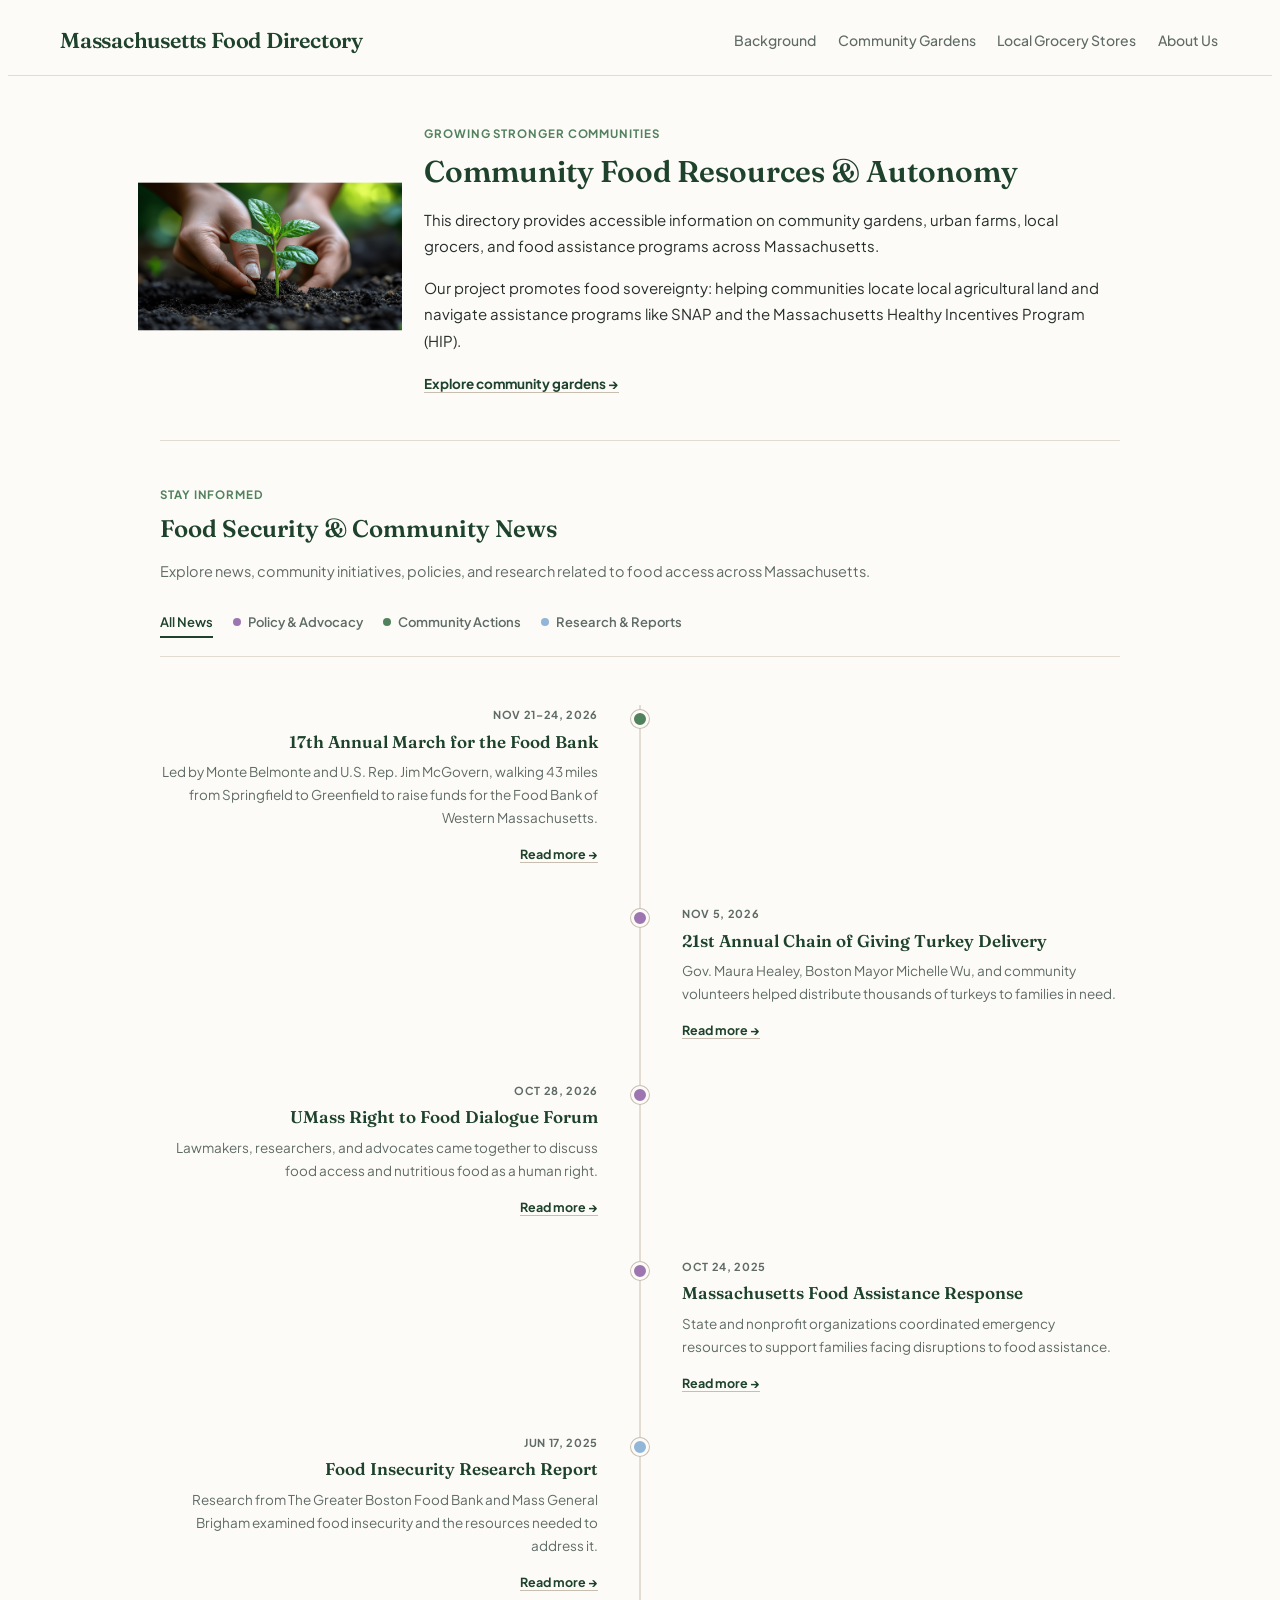
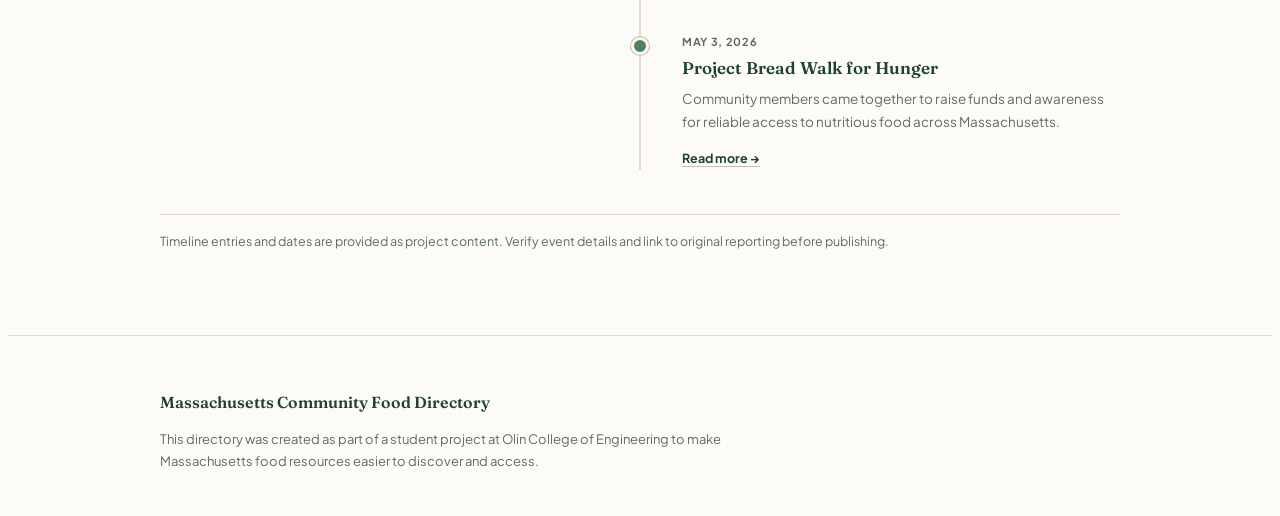
==== index.html @ 72654308 "updated background info, changed azzy pictures, and little edits" ====
<!DOCTYPE html>
<html lang="en">

<head>
  <meta charset="UTF-8">
  <meta name="viewport" content="width=device-width, initial-scale=1.0">

  <meta
    name="description"
    content="A Massachusetts directory for community gardens, food assistance, local grocery stores, and food security resources."
  >

  <title>Home | Massachusetts Community Food Directory</title>

  <link rel="preconnect" href="https://fonts.googleapis.com">
  <link rel="preconnect" href="https://fonts.gstatic.com" crossorigin>

  <link
    href="https://fonts.googleapis.com/css2?family=Fraunces:opsz,wght@9..144,400;9..144,500;9..144,600;9..144,700&family=Plus+Jakarta+Sans:wght@400;500;600;700&display=swap"
    rel="stylesheet"
  >

  <link rel="stylesheet" href="css/style.css">
</head>

<body>

<header class="site-header">
  <div class="header-inner">

    <a href="index.html" class="brand-link">
      <span class="brand-title">Massachusetts Food Directory</span>
    </a>

    <nav class="main-nav" aria-label="Main navigation">
      <a href="background.html">Background</a>
      <a href="gardens.html">Community Gardens</a>
      <a href="groceries.html">Local Grocery Stores</a>
      <a href="about.html">About Us</a>
    </nav>

  </div>
</header>


<main class="container">

  <!-- HOMEPAGE INTRODUCTION -->

  <section class="home-hero">

    <!-- <div class="home-visual">

      <div class="home-visual-words">
        <span>GROW</span>
        <span class="visual-divider">·</span>
        <span>SHARE</span>
        <span class="visual-divider">·</span>
        <span>NOURISH</span>
      </div>

    </div> -->

    <div class="home-visual">
  <img src="images/plant.png" alt="Grow, Share, Nourish">
</div>

    <div class="hero-text">

      <span class="eyebrow">GROWING STRONGER COMMUNITIES</span>

      <h1>Community Food Resources &amp; Autonomy</h1>

      <p>
        This directory provides accessible information on community gardens,
        urban farms, local grocers, and food assistance programs across Massachusetts.
      </p>

      <p>
        Our project promotes food sovereignty: helping communities locate
        local agricultural land and navigate assistance programs like SNAP
        and the Massachusetts Healthy Incentives Program (HIP).
      </p>

      <a href="gardens.html" class="text-link">
        Explore community gardens →
      </a>

    </div>

  </section>


  <!-- FOOD SECURITY TIMELINE -->

  <section class="timeline-section">

    <div class="timeline-heading">

      <span class="eyebrow">STAY INFORMED</span>

      <h2>Food Security &amp; Community News</h2>

      <p>
        Explore news, community initiatives, policies, and research
        related to food access across Massachusetts.
      </p>

    </div>


    <!-- CLICKABLE CATEGORY FILTERS -->

    <div class="timeline-filters" aria-label="Filter timeline by category">

      <button
        type="button"
        class="filter-btn active"
        data-btn="all"
        aria-pressed="true"
      >
        All News
      </button>

      <button
        type="button"
        class="filter-btn"
        data-btn="purple"
        aria-pressed="false"
      >
        <span class="filter-dot purple"></span>
        Policy &amp; Advocacy
      </button>

      <button
        type="button"
        class="filter-btn"
        data-btn="green"
        aria-pressed="false"
      >
        <span class="filter-dot green"></span>
        Community Actions
      </button>

      <button
        type="button"
        class="filter-btn"
        data-btn="blue"
        aria-pressed="false"
      >
        <span class="filter-dot blue"></span>
        Research &amp; Reports
      </button>

    </div>


    <!-- VERTICAL TIMELINE -->

    <div class="timeline" id="timeline-list">

      <article
        class="timeline-item"
        data-category="green"
        data-side="left"
      >

        <div class="timeline-content">

          <div class="date">NOV 21–24, 2026</div>

          <h4>17th Annual March for the Food Bank</h4>

          <p>
            Led by Monte Belmonte and U.S. Rep. Jim McGovern,
            walking 43 miles from Springfield to Greenfield to
            raise funds for the Food Bank of Western Massachusetts.
          </p>

          <a
            href="https://secure.foodbankwma.org/site/TR?fr_id=1180&pg=entry&utm_source=website&utm_medium=eventlisting&utm_campaign=march2026"
            target="_blank"
            rel="noopener noreferrer"
          >
            Read more →
          </a>

        </div>

      </article>


      <article
        class="timeline-item"
        data-category="purple"
        data-side="right"
      >

        <div class="timeline-content">

          <div class="date">NOV 5, 2026</div>

          <h4>21st Annual Chain of Giving Turkey Delivery</h4>

          <p>
            Gov. Maura Healey, Boston Mayor Michelle Wu,
            and community volunteers helped distribute thousands
            of turkeys to families in need.
          </p>

          <a
            href="https://www.gbfb.org/get-involved/events/signature-events/chain-of-giving/"
            target="_blank"
            rel="noopener noreferrer"
          >
            Read more →
          </a>

        </div>

      </article>


      <article
        class="timeline-item"
        data-category="purple"
        data-side="left"
      >

        <div class="timeline-content">

          <div class="date">OCT 28, 2026</div>

          <h4>UMass Right to Food Dialogue Forum</h4>

          <p>
            Lawmakers, researchers, and advocates came together
            to discuss food access and nutritious food as a human right.
          </p>

          <a
            href="https://www.umass.edu/news/article/right-food-dialogue-focuses-ending-hunger-massachusetts"
            target="_blank"
            rel="noopener noreferrer"
          >
            Read more →
          </a>

        </div>

      </article>


      <article
        class="timeline-item"
        data-category="purple"
        data-side="right"
      >

        <div class="timeline-content">

          <div class="date">OCT 24, 2025</div>

          <h4>Massachusetts Food Assistance Response</h4>

          <p>
            State and nonprofit organizations coordinated
            emergency resources to support families facing
            disruptions to food assistance.
          </p>

          <a
            href="https://projectbread.org/news/massachusetts-snap-benefit-delays"
            target="_blank"
            rel="noopener noreferrer"
          >
            Read more →
          </a>

        </div>

      </article>


      <article
        class="timeline-item"
        data-category="blue"
        data-side="left"
      >

        <div class="timeline-content">

          <div class="date">JUN 17, 2025</div>

          <h4>Food Insecurity Research Report</h4>

          <p>
            Research from The Greater Boston Food Bank and
            Mass General Brigham examined food insecurity
            and the resources needed to address it.
          </p>

          <a
            href="https://foodaccessreport.gbfb.org/"
            target="_blank"
            rel="noopener noreferrer"
          >
            Read more →
          </a>

        </div>

      </article>


      <article
        class="timeline-item"
        data-category="green"
        data-side="right"
      >

        <div class="timeline-content">

          <div class="date">MAY 3, 2026</div>

          <h4>Project Bread Walk for Hunger</h4>

          <p>
            Community members came together to raise funds
            and awareness for reliable access to nutritious
            food across Massachusetts.
          </p>

          <a
            href="https://projectbread.org/walk-for-hunger/about"
            target="_blank"
            rel="noopener noreferrer"
          >
            Read more →
          </a>

        </div>

      </article>

    </div>


    <p class="source-note">
      Timeline entries and dates are provided as project content.
      Verify event details and link to original reporting before publishing.
    </p>

  </section>

</main>


<!-- SHARED FOOTER -->

<footer class="site-footer">

  <div class="container">

    <p class="footer-brand">
      Massachusetts Community Food Directory
    </p>

    <p class="footer-description">
      This directory was created as part of a student project at
      Olin College of Engineering to make Massachusetts food
      resources easier to discover and access.
    </p>

  </div>

</footer>


<script src="js/script.js"></script>

</body>
</html>
---- css/style.css ----
:root {
--bg-linen: #FDFBF7;
--bg-hover: #F3EDE2;
--bg-subtle: #F7F3EB;
--primary-green: #52825D;
--primary-green-dark: #1E422B;
--lavender-purple: #9D76B1;
--accent-blue: #91B6D8;
--terracotta: #C4704B;
--text-dark: #262E2B;
--text-muted: #5F6B66;
--border-subtle: #E2DBD0;
--border-strong: #C7BEB0;
}

/* Custom Scrollbar */
::-webkit-scrollbar {
width: 8px;
height: 8px;
}

::-webkit-scrollbar-track {
background: var(--bg-linen);
}

::-webkit-scrollbar-thumb {
background: #D4CCC0;
border-radius: 4px;
}

::-webkit-scrollbar-thumb:hover {
background: #B3AA9C;
}

{
margin: 0;
padding: 0;
box-sizing: border-box;
}

body {
background-color: var(--bg-linen);
color: var(--text-dark);
font-family: 'Plus Jakarta Sans', sans-serif;
line-height: 1.75;
font-size: 15px;
-webkit-font-smoothing: antialiased;
}

h1, h2, h3, h4, .brand-title {
font-family: 'Fraunces', serif;
color: var(--primary-green-dark);
font-weight: 600;
line-height: 1.3;
}

h2 {
margin-top: 28px;
margin-bottom: 14px;
}

p {
margin-bottom: 18px;
}

a {
color: var(--primary-green-dark);
text-decoration: underline;
text-underline-offset: 3px;
text-decoration-color: var(--border-strong);
transition: color 0.2s ease, text-decoration-color 0.2s ease;
}

a:hover {
color: var(--terracotta);
text-decoration-color: var(--terracotta);
}

.container {
max-width: 960px;
margin: 0 auto;
padding: 0 56px;
}

/* =========================================
HEADER & NAVIGATION
========================================= */

.site-header,
header {
background-color: rgba(253, 251, 247, 0.96);
border-bottom: 1px solid var(--border-subtle);
position: sticky;
top: 0;
z-index: 1000;
backdrop-filter: blur(6px);
width: 100%;
}

.header-inner {
display: flex;
justify-content: space-between;
align-items: center;
width: 100%;
padding: 26px 56px 26px 1in;
gap: 32px;
}

.brand-link {
text-decoration: none !important;
cursor: pointer;
}

.brand-title {
font-size: 1.35rem;
letter-spacing: -0.01em;
white-space: nowrap;
transition: color 0.2s ease;
}

.brand-title:hover {
color: var(--primary-green);
}

.main-nav,
nav {
display: flex;
gap: 24px;
align-items: center;
flex-wrap: wrap;
justify-content: flex-end;
}

.main-nav a,
nav a {
font-size: 14px;
font-weight: 500;
color: var(--text-muted);
text-decoration: none;
padding: 4px 2px;
border-bottom: 2px solid transparent;
transition: color 0.2s ease, border-color 0.2s ease;
}

.main-nav a:hover,
nav a:hover {
color: var(--primary-green-dark);
}

.main-nav a.active,
nav a.active {
color: var(--primary-green-dark);
font-weight: 700;
border-bottom-color: var(--primary-green);
}

/* =========================================
SHARED PAGE TYPOGRAPHY & SECTIONS
========================================= */

.page-section {
padding: 48px 0 68px;
}

.eyebrow {
display: block;
font-size: 11.5px;
font-weight: 700;
letter-spacing: 0.08em;
text-transform: uppercase;
color: var(--primary-green);
margin-bottom: 8px;
}

.page-title {
font-size: 32px;
margin-top: 0;
margin-bottom: 12px;
}

.page-subtitle {
color: var(--text-muted);
font-size: 15.5px;
margin-bottom: 36px;
max-width: 680px;
line-height: 1.75;
}

.small-note {
font-size: 13px;
color: var(--text-muted);
margin-top: 8px;
margin-bottom: 14px;
}

.source-note {
font-size: 12.5px;
color: var(--text-muted);
margin-top: 32px;
padding-top: 16px;
border-top: 1px solid var(--border-subtle);
}

.text-link,
.editorial-link-btn,
.article-link {
display: inline-block;
font-size: 13.5px;
font-weight: 700;
color: var(--primary-green-dark);
text-decoration: underline;
text-underline-offset: 3px;
text-decoration-color: var(--border-strong);
}

.text-link:hover,
.editorial-link-btn:hover,
.article-link:hover {
color: var(--terracotta);
text-decoration-color: var(--terracotta);
}

.editorial-link-btn.link-purple {
color: #79548C;
}

/* =========================================
HOME PAGE (index.html)
========================================= */

.home-hero {
display: grid;
grid-template-columns: 220px 1fr;
gap: 44px;
align-items: center;
padding: 48px 0 44px;
border-bottom: 1px solid var(--border-subtle);
}

/* .home-visual {
border: 1px solid var(--border-strong);
background-color: var(--bg-subtle);
padding: 36px 18px;
text-align: center;
border-radius: 3px;
}

.home-visual-words {
display: flex;
flex-direction: column;
align-items: center;
gap: 6px;
font-family: 'Fraunces', serif;
font-size: 14px;
font-weight: 600;
letter-spacing: 0.14em;
color: var(--primary-green-dark);
} */

.home-visual img {
  width: 100%;
  height: 100%;
  object-fit: contain;
  transform: scale(1.2);
}

.visual-divider {
color: var(--primary-green);
font-size: 16px;
line-height: 1;
}

.hero-text h1 {
font-size: 30px;
margin-top: 0;
margin-bottom: 16px;
}

.hero-text p {
color: var(--text-dark);
margin-bottom: 16px;
}

/* =========================================
FOOD SECURITY TIMELINE
========================================= */

.timeline-section {
padding: 44px 0 64px;
}

.timeline-heading {
margin-bottom: 24px;
}

.timeline-heading h2 {
font-size: 24px;
margin-top: 0;
margin-bottom: 8px;
}

.timeline-heading p {
color: var(--text-muted);
font-size: 14.5px;
margin-bottom: 0;
}

.timeline-filters {
display: flex;
flex-wrap: wrap;
align-items: center;
gap: 20px;
padding-bottom: 18px;
margin-bottom: 36px;
border-bottom: 1px solid var(--border-subtle);
}

.filter-btn {
appearance: none;
background: transparent;
border: none;
border-bottom: 2px solid transparent;
padding: 6px 0;
font-family: 'Plus Jakarta Sans', sans-serif;
font-size: 13px;
font-weight: 600;
color: var(--text-muted);
cursor: pointer;
display: inline-flex;
align-items: center;
transition: color 0.2s ease, border-color 0.2s ease;
}

.filter-btn:hover {
color: var(--text-dark);
}

.filter-btn[data-btn="all"].active {
color: var(--primary-green-dark);
border-bottom-color: var(--primary-green-dark);
}

.filter-btn[data-btn="purple"].active {
color: var(--lavender-purple);
border-bottom-color: var(--lavender-purple);
}

.filter-btn[data-btn="green"].active {
color: var(--primary-green);
border-bottom-color: var(--primary-green);
}

.filter-btn[data-btn="blue"].active {
color: #5B89B5;
border-bottom-color: var(--accent-blue);
}

.filter-dot {
display: inline-block;
width: 8px;
height: 8px;
border-radius: 50%;
margin-right: 7px;
flex-shrink: 0;
}

.filter-dot.purple {
background: var(--lavender-purple);
}

.filter-dot.green {
background: var(--primary-green);
}

.filter-dot.blue {
background: var(--accent-blue);
}

/* Timeline center line */
.timeline {
position: relative;
display: flex;
flex-direction: column;
padding: 12px 0;
}

.timeline::before {
content: "";
position: absolute;
top: 12px;
bottom: 12px;
left: 50%;
width: 1px;
background: var(--border-strong);
transform: translateX(-50%);
}

/* Each timeline entry */
.timeline-item {
position: relative;
display: grid;
grid-template-columns: 1fr 40px 1fr;
align-items: start;
margin-bottom: 38px;
min-width: 0;
transition: opacity 0.25s ease;
}

.timeline-item:last-child {
margin-bottom: 0;
}

.timeline-item.hidden {
display: none;
}

.timeline-item.dimmed {
opacity: 0.2;
}

/* Alternating content placement */
.timeline-content {
grid-column: 1;
grid-row: 1;
text-align: right;
padding: 0 22px 0 0;
max-width: 100%;
min-width: 0;
}

.timeline-item[data-side="right"] .timeline-content {
grid-column: 3;
text-align: left;
padding: 0 0 0 22px;
}

/* Colored center dots */
.timeline-item::after {
content: "";
position: absolute;
left: 50%;
top: 5px;
width: 12px;
height: 12px;
border-radius: 50%;
border: 3px solid var(--bg-linen);
box-shadow: 0 0 0 1px var(--border-strong);
transform: translateX(-50%);
z-index: 2;
background: var(--primary-green);
}

.timeline-item[data-category="purple"]::after {
background: var(--lavender-purple);
}

.timeline-item[data-category="green"]::after {
background: var(--primary-green);
}

.timeline-item[data-category="blue"]::after {
background: var(--accent-blue);
}

.timeline-content .date {
font-size: 11px;
font-weight: 700;
letter-spacing: 0.06em;
color: var(--text-muted);
margin-bottom: 5px;
}

.timeline-content h4 {
font-family: 'Fraunces', serif;
font-size: 17px;
font-weight: 600;
line-height: 1.4;
margin: 0 0 8px;
color: var(--primary-green-dark);
}

.timeline-content p {
font-size: 13.5px;
line-height: 1.7;
color: var(--text-muted);
margin: 0 0 10px;
}

.timeline-content a {
display: inline-block;
font-size: 12.5px;
font-weight: 700;
}

/* =========================================
BACKGROUND PAGE (background.html)
========================================= */

.assistance-grid {
display: grid;
grid-template-columns: 1fr 1fr;
gap: 48px;
margin-top: 12px;
}

.assistance-col {
border-top: 1px solid var(--border-strong);
padding-top: 24px;
}

.info-card-sublabel {
font-size: 11.5px;
font-weight: 700;
letter-spacing: 0.06em;
text-transform: uppercase;
margin-bottom: 8px;
}

.sublabel-purple {
color: var(--lavender-purple);
}

.sublabel-green {
color: var(--primary-green);
}

.assistance-col h2 {
font-size: 21px;
margin-top: 0;
margin-bottom: 14px;
}

.minor-heading {
font-size: 15px;
margin-top: 22px;
margin-bottom: 12px;
color: var(--primary-green-dark);
}

.clean-list {
list-style-type: square;
padding-left: 20px;
margin-bottom: 22px;
}

.clean-list li {
margin-bottom: 8px;
font-size: 14px;
color: var(--text-dark);
}

.hip-tier-list {
list-style: none;
margin: 14px 0 18px;
border-top: 1px solid var(--border-subtle);
}

.hip-tier-list li {
padding: 10px 0;
border-bottom: 1px solid var(--border-subtle);
font-size: 14px;
display: flex;
justify-content: space-between;
}

.next-steps {
margin-top: 52px;
padding-top: 32px;
border-top: 1px solid var(--border-subtle);
}

.next-steps h2 {
margin-top: 0;
font-size: 22px;
}

.next-steps p {
max-width: 640px;
color: var(--text-muted);
}

.resource-links {
display: flex;
flex-wrap: wrap;
gap: 28px;
margin-top: 16px;
}

.resource-links a {
font-weight: 700;
font-size: 14.5px;
}

/* =========================================
COMMUNITY GARDENS PAGE (gardens.html)
========================================= */

.garden-search {
margin-bottom: 28px;
}

.garden-search label {
display: block;
font-size: 13.5px;
font-weight: 600;
color: var(--text-dark);
margin-bottom: 8px;
}

.search-box-wrap {
display: flex;
gap: 10px;
max-width: 540px;
}

.search-box-wrap input {
flex: 1;
padding: 9px 12px;
border: 1px solid var(--border-strong);
border-radius: 3px;
background: transparent;
font-family: 'Plus Jakarta Sans', sans-serif;
font-size: 14px;
color: var(--text-dark);
outline: none;
}

.search-box-wrap input:focus {
border-color: var(--primary-green-dark);
background: #FFFFFF;
}

.search-box-wrap button {
padding: 9px 18px;
background: var(--primary-green-dark);
color: #FFFFFF;
border: 1px solid var(--primary-green-dark);
border-radius: 3px;
font-family: 'Plus Jakarta Sans', sans-serif;
font-size: 13.5px;
font-weight: 600;
cursor: pointer;
transition: background-color 0.2s ease;
}

.search-box-wrap button:hover {
background: var(--primary-green);
border-color: var(--primary-green);
}

.search-box-wrap button.reset-btn {
background: transparent;
color: var(--text-dark);
border: 1px solid var(--border-strong);
}

.search-box-wrap button.reset-btn:hover {
background: var(--bg-hover);
}

.result-count {
font-size: 13px;
font-weight: 600;
color: var(--primary-green);
margin-top: 8px;
margin-bottom: 0;
}

.split-layout {
display: grid;
grid-template-columns: 1fr 1fr;
gap: 36px;
height: 520px;
}

.map-section,
.directory-section {
display: flex;
flex-direction: column;
height: 100%;
min-height: 0;
}

.map-heading,
.directory-heading {
display: flex;
justify-content: space-between;
align-items: baseline;
margin-bottom: 10px;
}

.map-heading h2,
.directory-heading h2 {
font-size: 18px;
margin: 0;
}

.map-heading span,
.directory-heading span {
font-size: 12px;
font-weight: 600;
color: var(--text-muted);
}

.map-frame {
flex: 1;
min-height: 0;
border: 1px solid var(--border-strong);
border-radius: 3px;
overflow: hidden;
}

.directory-list {
flex: 1;
min-height: 0;
overflow-y: auto;
border-top: 1px solid var(--border-subtle);
padding-right: 4px;
}

.directory-row {
padding: 18px 12px;
border-bottom: 1px solid var(--border-subtle);
transition: background-color 0.2s ease;
cursor: pointer;
}

.directory-row:hover {
background: var(--bg-hover);
}

.directory-row h4 {
font-size: 16.5px;
margin-top: 0;
margin-bottom: 4px;
}

.row-address {
font-size: 13px;
color: var(--text-muted);
margin-bottom: 8px;
}

.directory-row p {
font-size: 13.5px;
margin-bottom: 8px;
line-height: 1.6;
}

.row-meta {
font-size: 12px;
font-weight: 600;
color: var(--primary-green);
}

/* =========================================
LOCAL GROCERY STORES PAGE (groceries.html)
========================================= */

.directory-intro {
max-width: 680px;
padding-bottom: 24px;
border-bottom: 1px solid var(--border-subtle);
}

.directory-intro p {
margin-bottom: 0;
color: var(--text-dark);
}

.grocery-directory {
margin-bottom: 44px;
}

.grocery-item {
display: grid;
grid-template-columns: 44px 1fr;
gap: 20px;
padding: 28px 14px;
border-bottom: 1px solid var(--border-subtle);
transition: background-color 0.2s ease;
}

.grocery-item:hover {
background-color: var(--bg-hover);
}

.grocery-number {
font-family: 'Fraunces', serif;
font-size: 18px;
font-weight: 600;
color: var(--primary-green);
padding-top: 2px;
}

.grocery-content h2 {
font-size: 20px;
margin-top: 0;
margin-bottom: 4px;
}

.grocery-content p {
font-size: 14px;
margin-bottom: 12px;
max-width: 650px;
}

.eligibility-tags {
display: flex;
flex-wrap: wrap;
gap: 8px;
margin-bottom: 14px;
}

.eligibility-tag {
font-size: 12px;
font-weight: 600;
color: var(--primary-green-dark);
border: 1px solid var(--border-strong);
padding: 2px 10px;
border-radius: 3px;
background-color: var(--bg-linen);
}

.directory-note {
padding-top: 12px;
}

.directory-note h2 {
font-size: 22px;
margin-top: 0;
}

.directory-note p {
max-width: 620px;
color: var(--text-muted);
}

/* =========================================
ABOUT US PAGE (about.html)
========================================= */

.project-blurb-section {
max-width: 740px;
padding-bottom: 36px;
margin-bottom: 40px;
border-bottom: 1px solid var(--border-subtle);
}

.about-subheading {
font-size: 19px;
margin-top: 18px;
margin-bottom: 14px;
color: var(--primary-green);
}

.team-section-title {
font-size: 24px;
margin-top: 0;
margin-bottom: 24px;
}

.team-grid {
display: grid;
grid-template-columns: repeat(4, 1fr);
gap: 24px;
}

.team-member {
text-align: left;
}

.team-photo {
width: 100%;
aspect-ratio: 1;
object-fit: cover;
border-radius: 3px;
margin-bottom: 12px;
background-color: var(--bg-hover);
border: 1px solid var(--border-subtle);
}

.team-member h3 {
font-size: 16px;
margin-top: 0;
margin-bottom: 4px;
}

.team-member .role {
font-size: 13px;
color: var(--text-muted);
line-height: 1.45;
margin-bottom: 0;
}

/* =========================================
SHARED FOOTER
========================================= */

.site-footer,
footer {
border-top: 1px solid var(--border-subtle);
padding: 36px 0;
color: var(--text-muted);
}

.footer-brand {
font-family: 'Fraunces', serif;
font-size: 16px;
font-weight: 600;
color: var(--primary-green-dark);
margin-bottom: 6px;
}

.footer-description {
font-size: 13px;
color: var(--text-muted);
max-width: 620px;
margin-bottom: 0;
line-height: 1.65;
}

/* =========================================
RESPONSIVE DESIGN
========================================= */

@media (max-width: 820px) {
.container {
padding: 0 24px;
}

.header-inner {
flex-direction: column;
align-items: flex-start;
padding: 20px 24px;
gap: 14px;
}

.main-nav,
nav {
justify-content: flex-start;
gap: 16px;
}

.home-hero,
.assistance-grid,
.split-layout {
grid-template-columns: 1fr;
}

.home-hero {
gap: 24px;
}

.team-grid {
grid-template-columns: repeat(2, 1fr);
}

.split-layout {
height: auto;
}

.map-frame {
height: 350px;
}

.directory-list {
max-height: 420px;
}
}

@media (max-width: 650px) {
.timeline-filters {
gap: 14px;
}

.timeline {
padding-left: 24px;
}

.timeline::before {
left: 6px;
transform: none;
}

.timeline-item {
display: block;
margin-bottom: 30px;
padding-left: 18px;
}

.timeline-item::after {
left: -18px;
top: 5px;
transform: none;
}

.timeline-content,
.timeline-item[data-side="right"] .timeline-content {
text-align: left;
padding: 0;
}
}

@media (max-width: 500px) {
.team-grid {
grid-template-columns: 1fr 1fr;
gap: 16px;
}

.grocery-item {
grid-template-columns: 1fr;
gap: 6px;
}
}

/* Fix horizontal navbar overflow on all pages */
html,
body {
  max-width: 100%;
  overflow-x: hidden;
}

.site-header {
  width: 100%;
  box-sizing: border-box;
}

.site-header .header-inner {
  display: flex;
  align-items: center;
  justify-content: space-between;
  flex-wrap: wrap;
  gap: 0.65rem 1.25rem;
  max-width: 1200px;
  width: 100%;
  min-width: 0;
  margin: 0 auto;
  padding: 1rem 1.25rem;
  box-sizing: border-box;
}

.site-header .brand-link {
  flex-shrink: 1;
  min-width: 0;
}

.site-header .brand-title {
  white-space: normal;
  line-height: 1.2;
}

.site-header .main-nav {
  display: flex;
  align-items: center;
  flex-wrap: wrap;
  gap: 0.45rem 1.1rem;
  max-width: 100%;
  min-width: 0;
}

.site-header .main-nav a {
  white-space: nowrap;
}

@media (max-width: 860px) {
  .site-header .header-inner {
    flex-direction: column;
    align-items: flex-start;
  }

  .site-header .main-nav {
    width: 100%;
    justify-content: flex-start;
  }
}
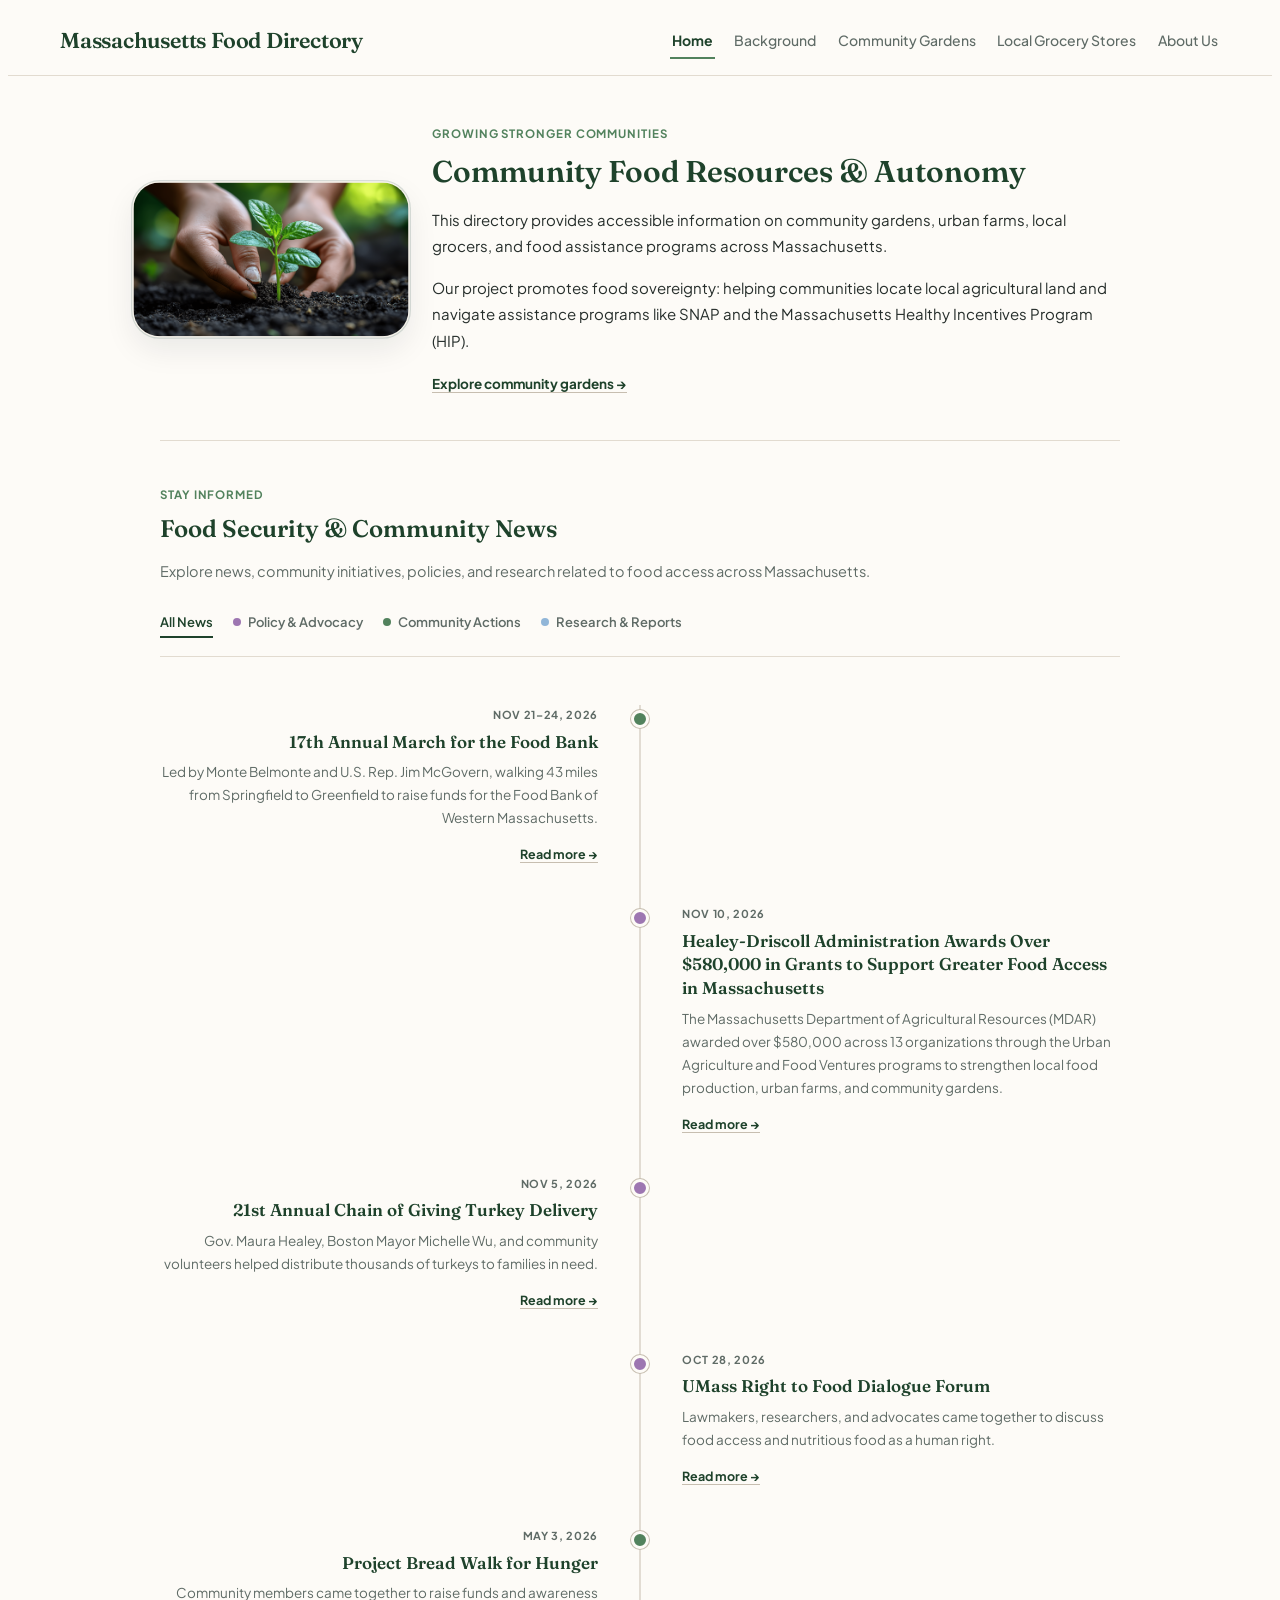
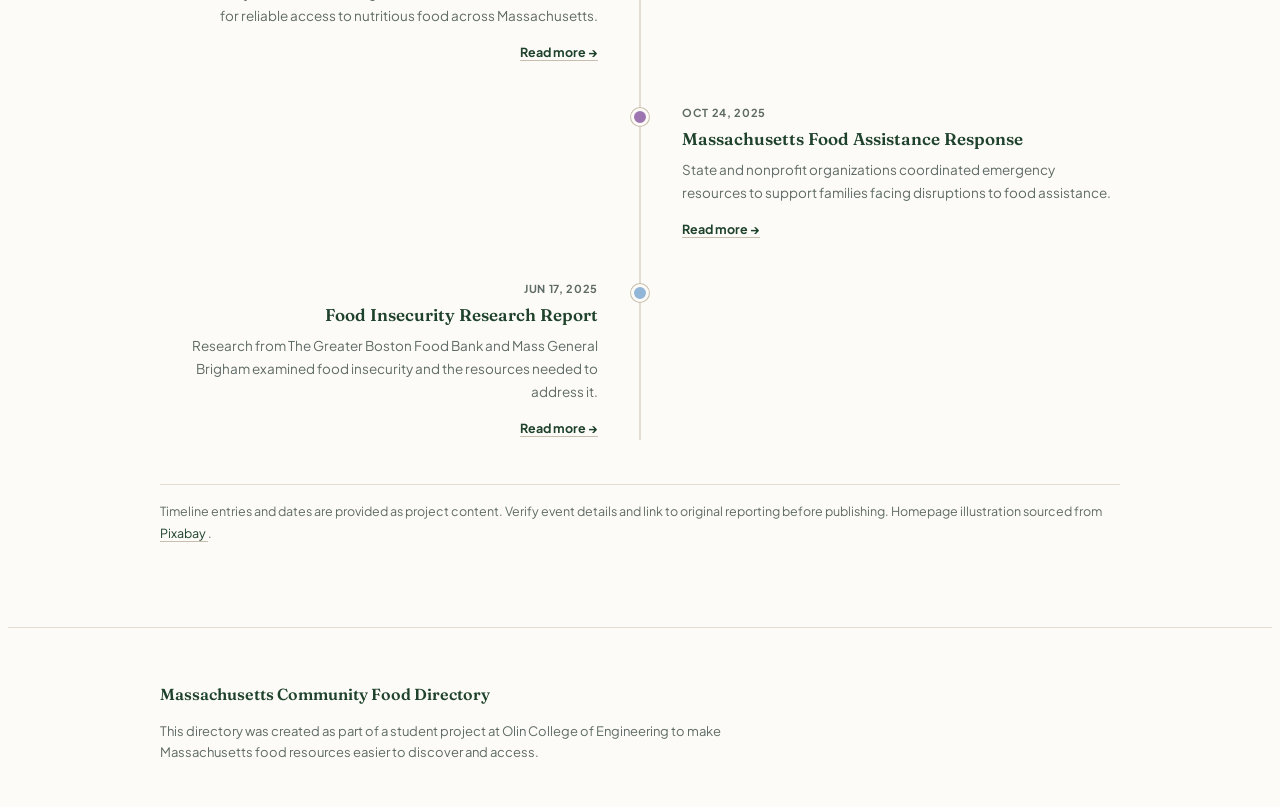
==== commit 8aeee868: "wrote README.md, updated nav bar, added timeline story, fixed ref, grammar" ====
--- a/index.html
+++ b/index.html
@@ -1,4 +1,3 @@
-
 <!DOCTYPE html>
 <html lang="en">
 
@@ -22,11 +21,52 @@
   >
 
   <link rel="stylesheet" href="css/style.css">
+
+  <style>
+    /* Extra breathing room between the plant image and hero text */
+    .home-hero {
+      gap: 3.25rem !important;
+      align-items: center !important;
+    }
+
+    /* Keep natural rectangular proportions, round corners, and outline in cream */
+
+    .home-hero .home-visual img {
+      width: 100% !important;
+      height: auto !important;
+      aspect-ratio: auto !important;
+      object-fit: contain !important;
+      display: block !important;
+      border-radius: 22px !important;
+      border: 1px solid #f7f3eb !important;
+      background-color: #f7f3eb !important;
+      box-shadow: 0 0 0 1px rgba(31, 78, 61, 0.16), 0 10px 24px rgba(15, 23, 42, 0.08) !important;
+    }
+
+    .visual-credit {
+      margin-top: 0.6rem;
+      font-size: 0.78rem;
+      color: #64748b;
+      text-align: center;
+    }
+
+    .visual-credit a {
+      color: #1f4e3d;
+      text-decoration: underline;
+    }
+
+    @media (max-width: 860px) {
+      .home-hero {
+        gap: 2rem !important;
+      }
+    }
+  </style>
 </head>
 
 <body>
 
 <header class="site-header">
+
   <div class="header-inner">
 
     <a href="index.html" class="brand-link">
@@ -34,37 +74,36 @@
     </a>
 
     <nav class="main-nav" aria-label="Main navigation">
+      <a href="index.html"class="active" aria-current="page">Home</a>
       <a href="background.html">Background</a>
       <a href="gardens.html">Community Gardens</a>
       <a href="groceries.html">Local Grocery Stores</a>
-      <a href="about.html">About Us</a>
+      <a href="about.html" >About Us</a>
     </nav>
 
   </div>
+
 </header>
 
-
 <main class="container">
 
   <!-- HOMEPAGE INTRODUCTION -->
 
   <section class="home-hero">
 
-    <!-- <div class="home-visual">
-
-      <div class="home-visual-words">
-        <span>GROW</span>
-        <span class="visual-divider">·</span>
-        <span>SHARE</span>
-        <span class="visual-divider">·</span>
-        <span>NOURISH</span>
-      </div>
-
-    </div> -->
-
     <div class="home-visual">
-  <img src="images/plant.png" alt="Grow, Share, Nourish">
-</div>
+      <img src="images/plant.png" alt="Grow, Share, Nourish">
+      <!-- <p class="visual-credit">
+        Image source:
+        <a
+          href="https://cdn.pixabay.com/photo/2024/08/27/10/11/planting-9001234_1280.png"
+          target="_blank"
+          rel="noopener noreferrer"
+        >
+          Pixabay Planting Illustration ↗
+        </a>
+      </p> -->
+    </div>
 
     <div class="hero-text">
 
@@ -156,7 +195,7 @@
     </div>
 
 
-    <!-- VERTICAL TIMELINE -->
+    <!-- VERTICAL TIMELINE (CHRONOLOGICAL ORDER) -->
 
     <div class="timeline" id="timeline-list">
 
@@ -199,6 +238,41 @@
 
         <div class="timeline-content">
 
+          <div class="date">NOV 10, 2026</div>
+
+          <h4>
+            Healey-Driscoll Administration Awards Over $580,000 in Grants to
+            Support Greater Food Access in Massachusetts
+          </h4>
+
+          <p>
+            The Massachusetts Department of Agricultural Resources (MDAR)
+            awarded over $580,000 across 13 organizations through the Urban
+            Agriculture and Food Ventures programs to strengthen local food
+            production, urban farms, and community gardens.
+          </p>
+
+          <a
+            href="https://www.mass.gov/news/healey-driscoll-administration-awards-over-580000-in-grants-to-support-greater-food-access-in-massachusetts"
+            target="_blank"
+            rel="noopener noreferrer"
+          >
+            Read more →
+          </a>
+
+        </div>
+
+      </article>
+
+
+      <article
+        class="timeline-item"
+        data-category="purple"
+        data-side="left"
+      >
+
+        <div class="timeline-content">
+
           <div class="date">NOV 5, 2026</div>
 
           <h4>21st Annual Chain of Giving Turkey Delivery</h4>
@@ -225,7 +299,7 @@
       <article
         class="timeline-item"
         data-category="purple"
-        data-side="left"
+        data-side="right"
       >
 
         <div class="timeline-content">
@@ -241,6 +315,37 @@
 
           <a
             href="https://www.umass.edu/news/article/right-food-dialogue-focuses-ending-hunger-massachusetts"
+            target="_blank"
+            rel="noopener noreferrer"
+          >
+            Read more →
+          </a>
+
+        </div>
+
+      </article>
+
+
+      <article
+        class="timeline-item"
+        data-category="green"
+        data-side="left"
+      >
+
+        <div class="timeline-content">
+
+          <div class="date">MAY 3, 2026</div>
+
+          <h4>Project Bread Walk for Hunger</h4>
+
+          <p>
+            Community members came together to raise funds
+            and awareness for reliable access to nutritious
+            food across Massachusetts.
+          </p>
+
+          <a
+            href="https://projectbread.org/walk-for-hunger/about"
             target="_blank"
             rel="noopener noreferrer"
           >
@@ -313,43 +418,20 @@
 
       </article>
 
-
-      <article
-        class="timeline-item"
-        data-category="green"
-        data-side="right"
-      >
-
-        <div class="timeline-content">
-
-          <div class="date">MAY 3, 2026</div>
-
-          <h4>Project Bread Walk for Hunger</h4>
-
-          <p>
-            Community members came together to raise funds
-            and awareness for reliable access to nutritious
-            food across Massachusetts.
-          </p>
-
-          <a
-            href="https://projectbread.org/walk-for-hunger/about"
-            target="_blank"
-            rel="noopener noreferrer"
-          >
-            Read more →
-          </a>
-
-        </div>
-
-      </article>
-
     </div>
 
 
     <p class="source-note">
       Timeline entries and dates are provided as project content.
       Verify event details and link to original reporting before publishing.
+      Homepage illustration sourced from
+      <a
+        href="https://cdn.pixabay.com/photo/2024/08/27/10/11/planting-9001234_1280.png"
+        target="_blank"
+        rel="noopener noreferrer"
+      >
+        Pixabay
+      </a>.
     </p>
 
   </section>
@@ -381,4 +463,4 @@
 <script src="js/script.js"></script>
 
 </body>
-</html>
+</html>
--- a/css/style.css
+++ b/css/style.css
@@ -261,7 +261,8 @@
   width: 100%;
   height: 100%;
   object-fit: contain;
-  transform: scale(1.2);
+  transform: scale(1.25);
+  
 }
 
 .visual-divider {
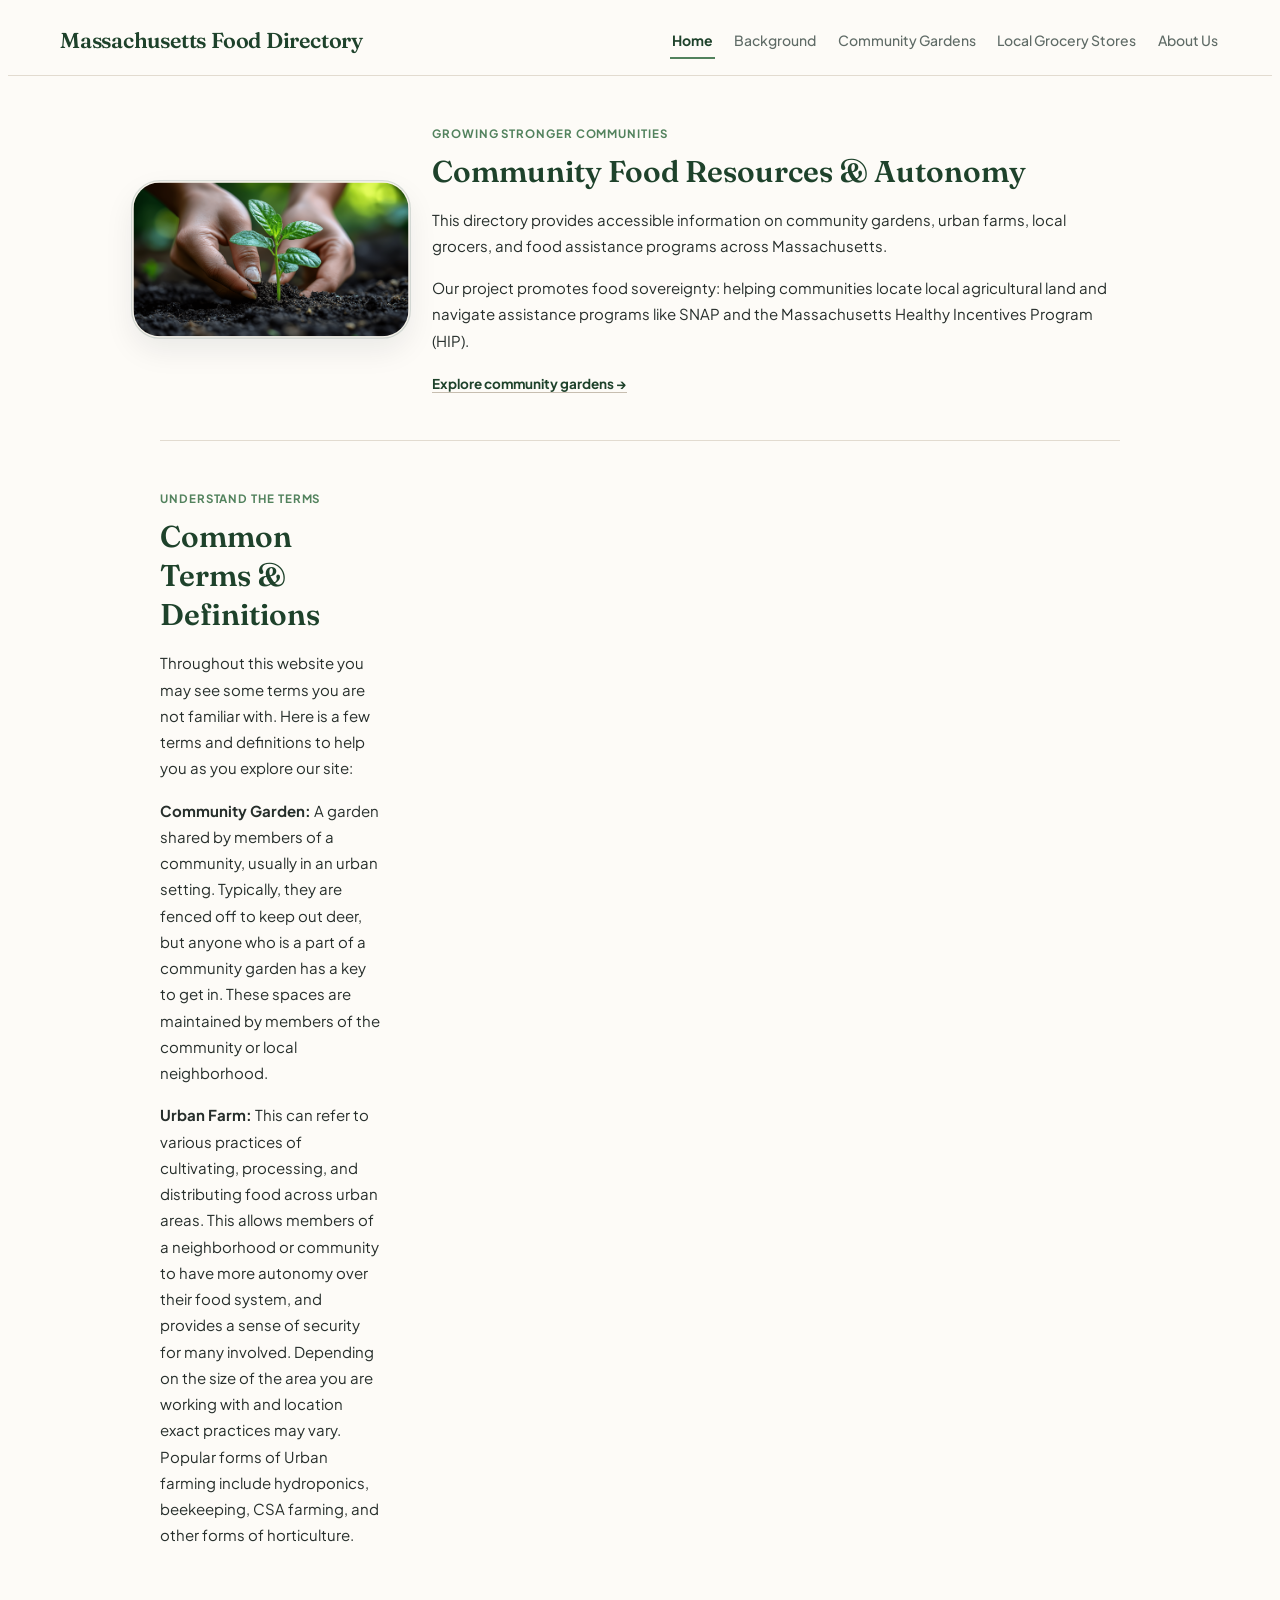
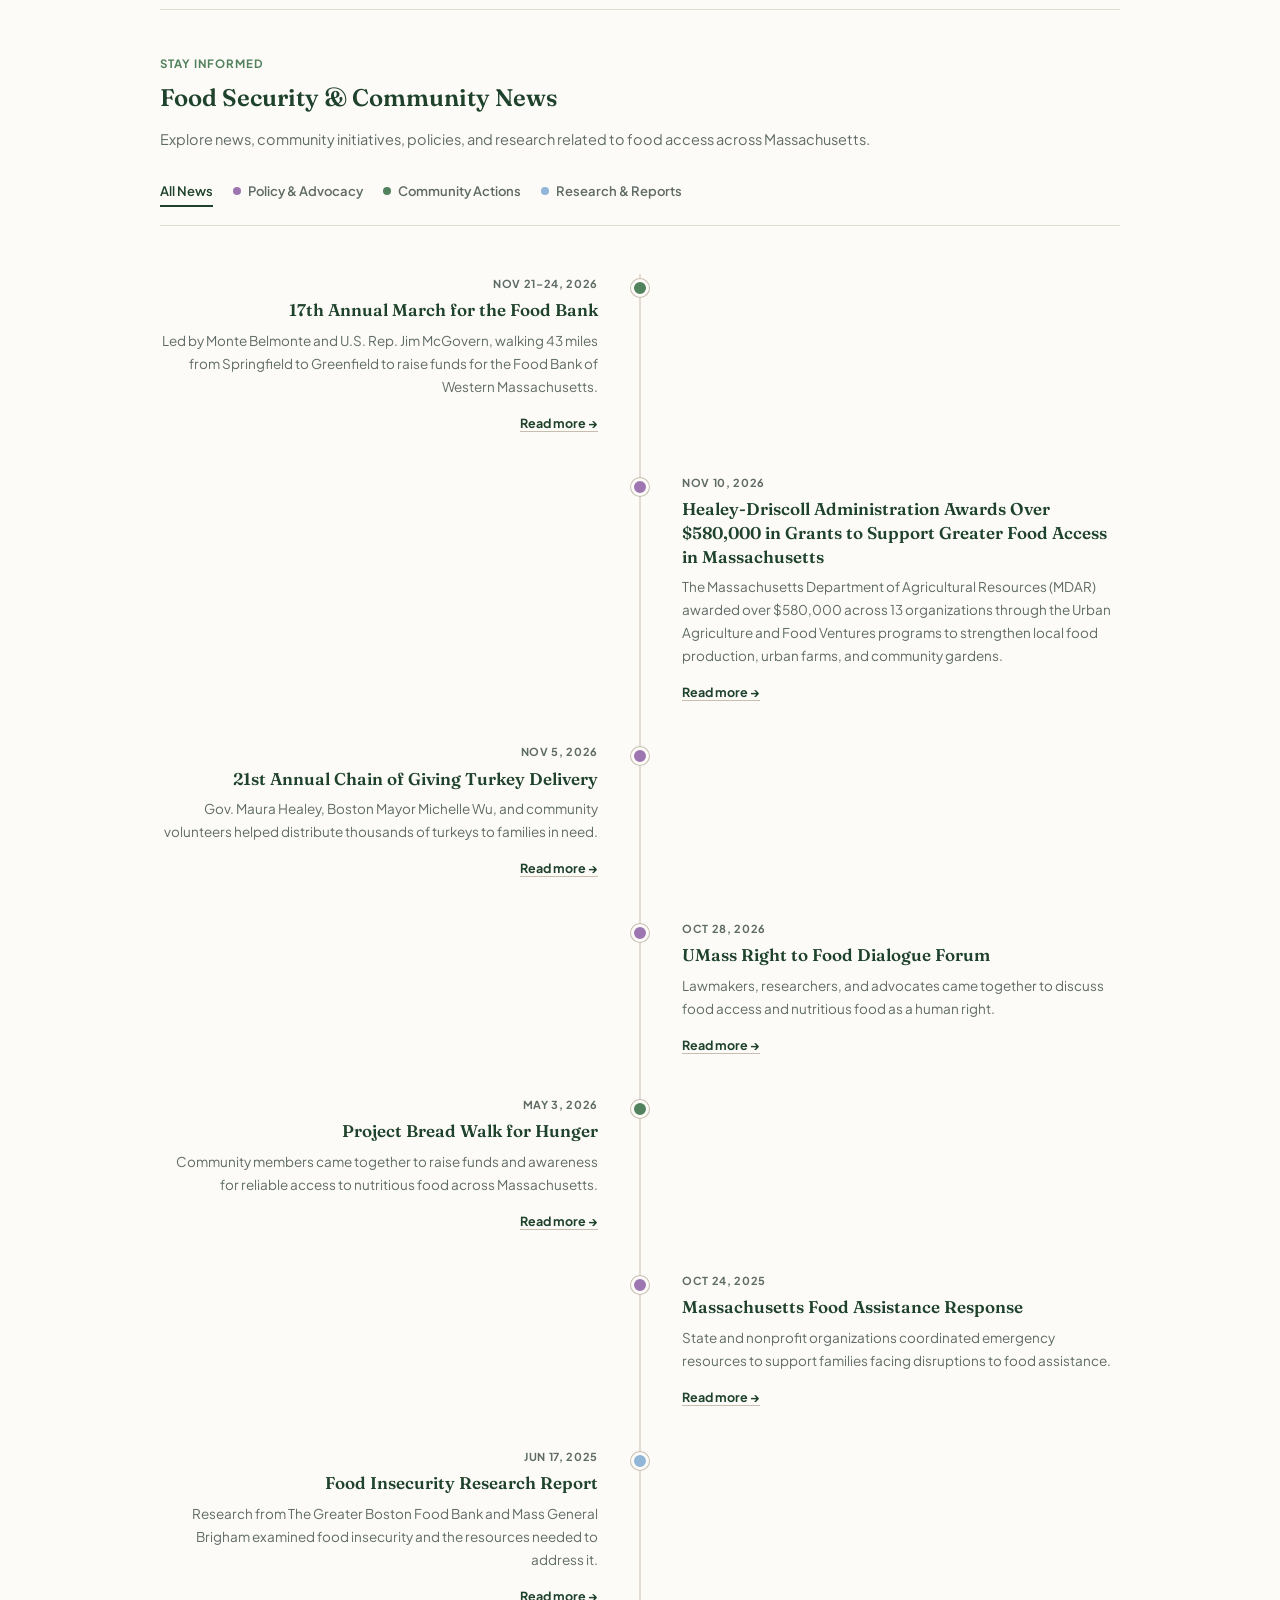
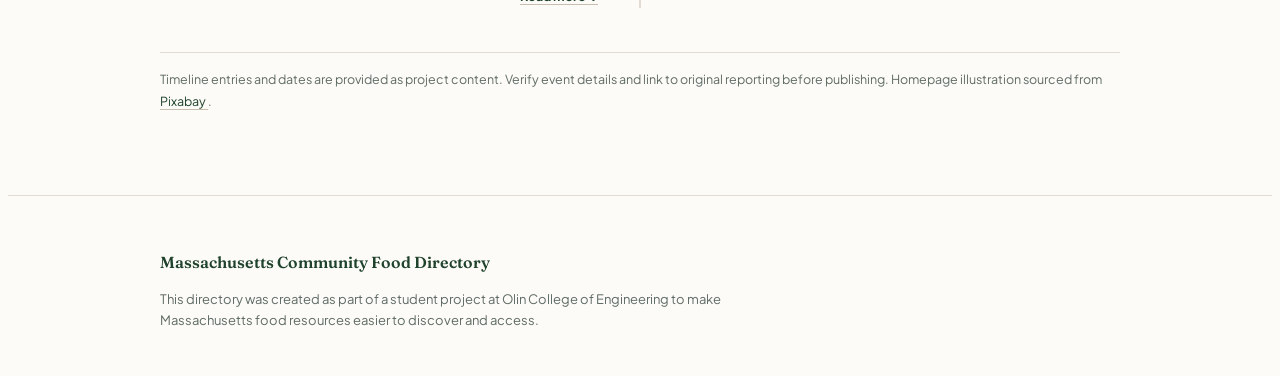
==== commit f1c7348b: "test of formatting on 'index' page" ====
--- a/index.html
+++ b/index.html
@@ -131,6 +131,32 @@
   </section>
 
 
+  <!--TERMS AND DEFINITIONS-->
+  <section class = 'home-hero'>
+
+    <div class="hero-text">
+      <span class="eyebrow">UNDERSTAND THE TERMS</span>
+
+      <h1>Common Terms &amp; Definitions</h1>
+
+      <p>
+        Throughout this website you may see some terms you are not familiar with. Here is a few terms and definitions to help you as you explore our site:
+      </p>
+
+      <p>
+        <b>Community Garden:</b> A garden shared by members of a community, usually in an urban setting. Typically, they are fenced off to keep out deer, 
+        but anyone who is a part of a community garden has a key to get in. These spaces are maintained by members of the community or local neighborhood. 
+      </p>
+      <p>
+        <b>Urban Farm:</b> This can refer to various practices of cultivating, processing, and distributing food across urban areas. This allows members of a neighborhood or 
+        community to have more autonomy over their food system, and provides a sense of security for many involved. Depending on the size of the area you are working 
+        with and location exact practices may vary. Popular forms of Urban farming include hydroponics, beekeeping, CSA farming, and other forms of horticulture.
+      </p>
+
+    </div>
+  </section>
+
+
   <!-- FOOD SECURITY TIMELINE -->
 
   <section class="timeline-section">
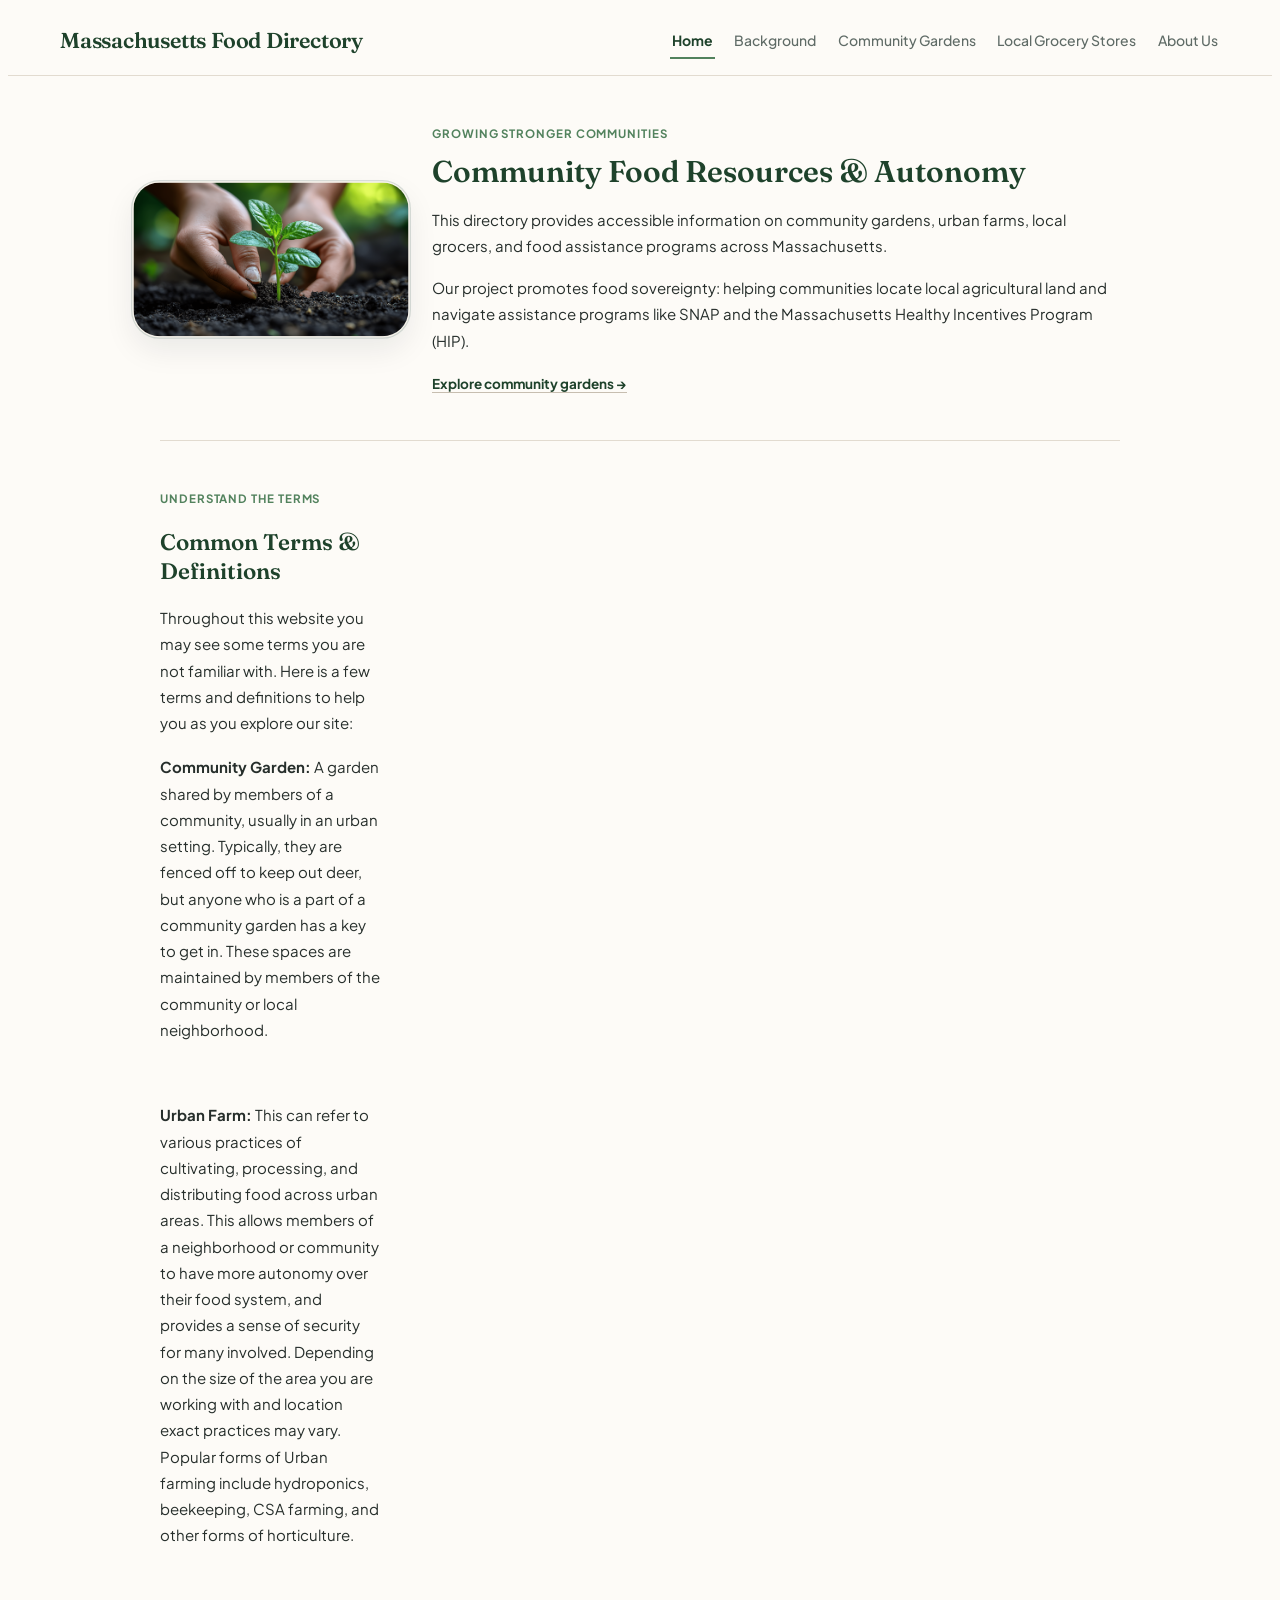
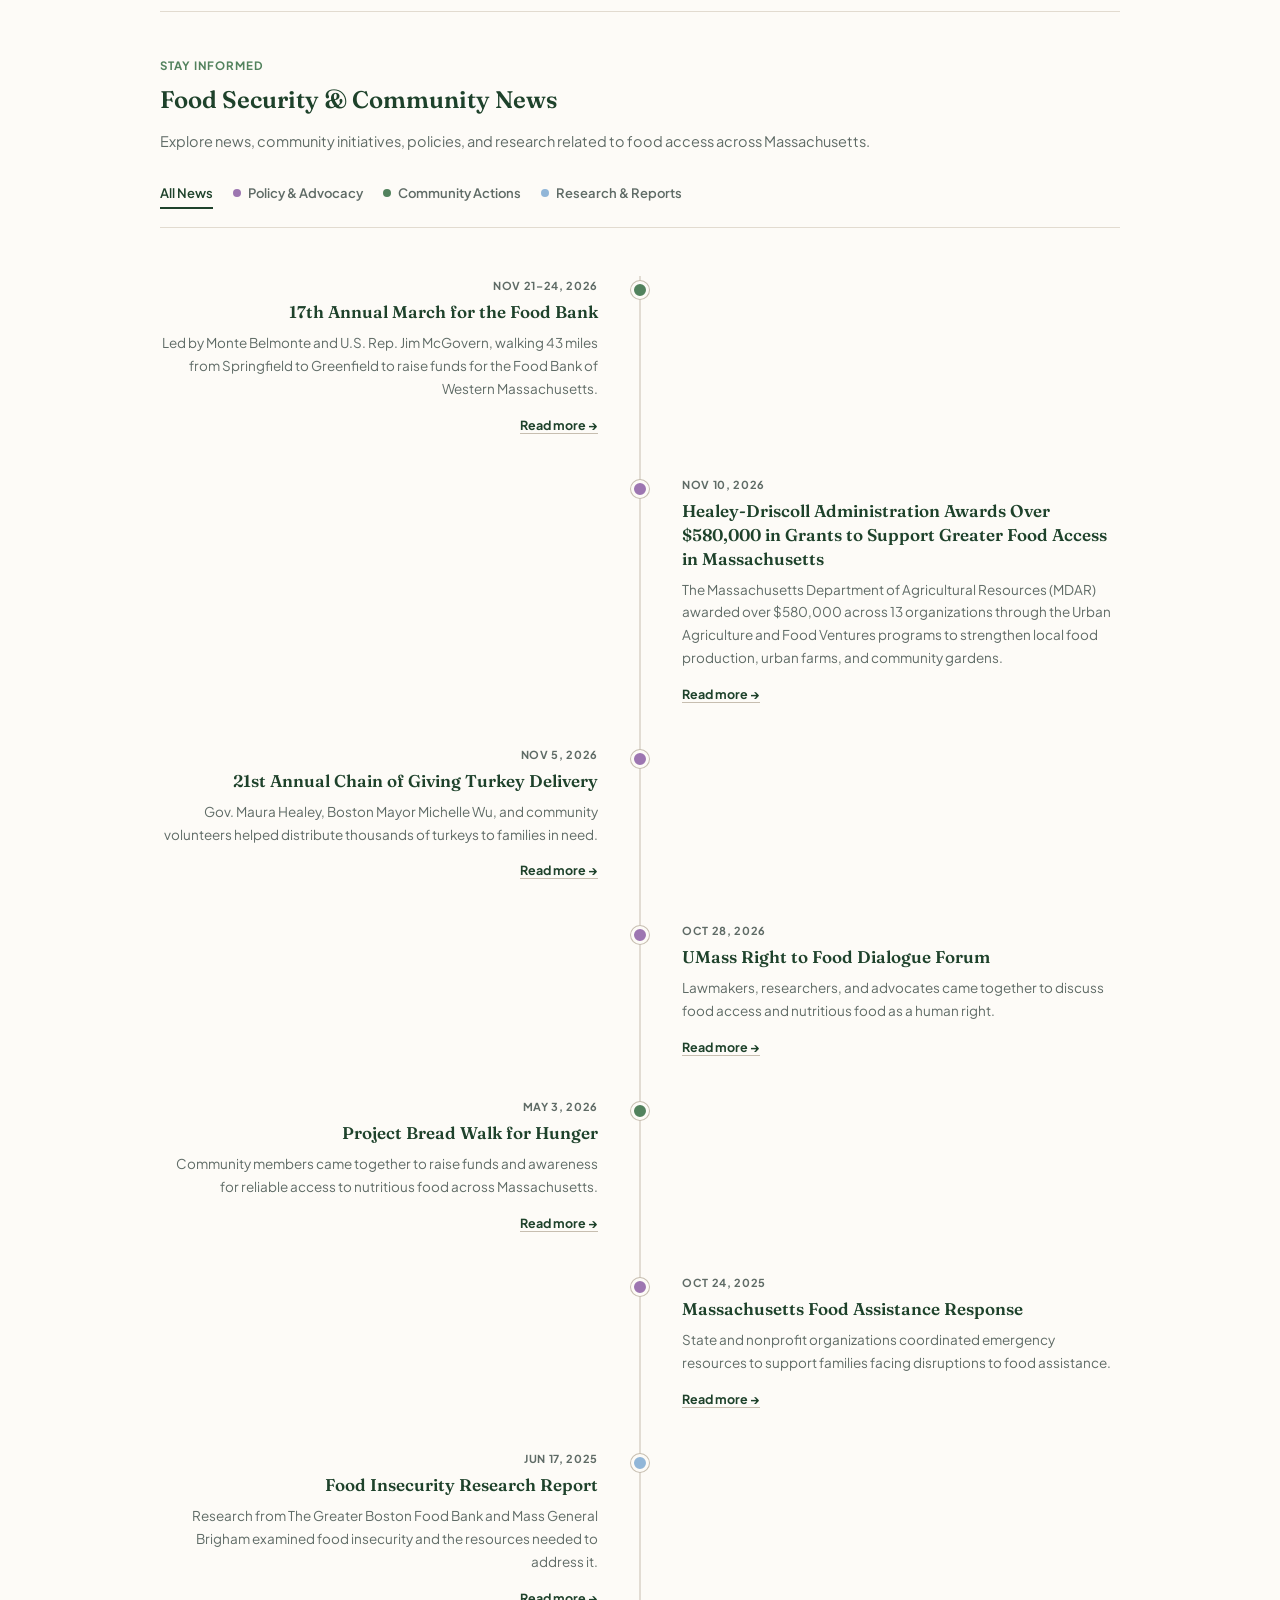
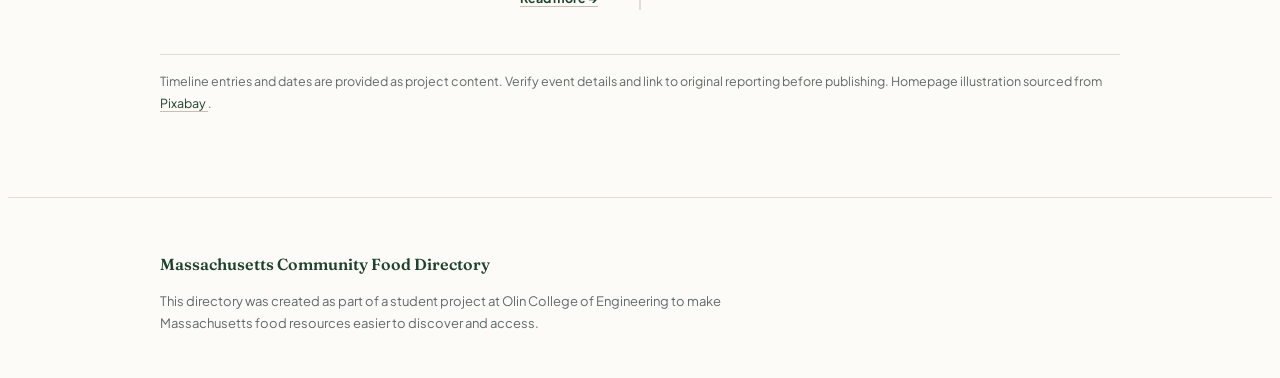
==== commit 85a628a0: "'Index' formatting test 2" ====
--- a/index.html
+++ b/index.html
@@ -134,7 +134,7 @@
   <!--TERMS AND DEFINITIONS-->
   <section class = 'home-hero'>
 
-    <div class="hero-text">
+    <div class='project'>
       <span class="eyebrow">UNDERSTAND THE TERMS</span>
 
       <h1>Common Terms &amp; Definitions</h1>
@@ -147,6 +147,9 @@
         <b>Community Garden:</b> A garden shared by members of a community, usually in an urban setting. Typically, they are fenced off to keep out deer, 
         but anyone who is a part of a community garden has a key to get in. These spaces are maintained by members of the community or local neighborhood. 
       </p>
+
+      <br>
+
       <p>
         <b>Urban Farm:</b> This can refer to various practices of cultivating, processing, and distributing food across urban areas. This allows members of a neighborhood or 
         community to have more autonomy over their food system, and provides a sense of security for many involved. Depending on the size of the area you are working 
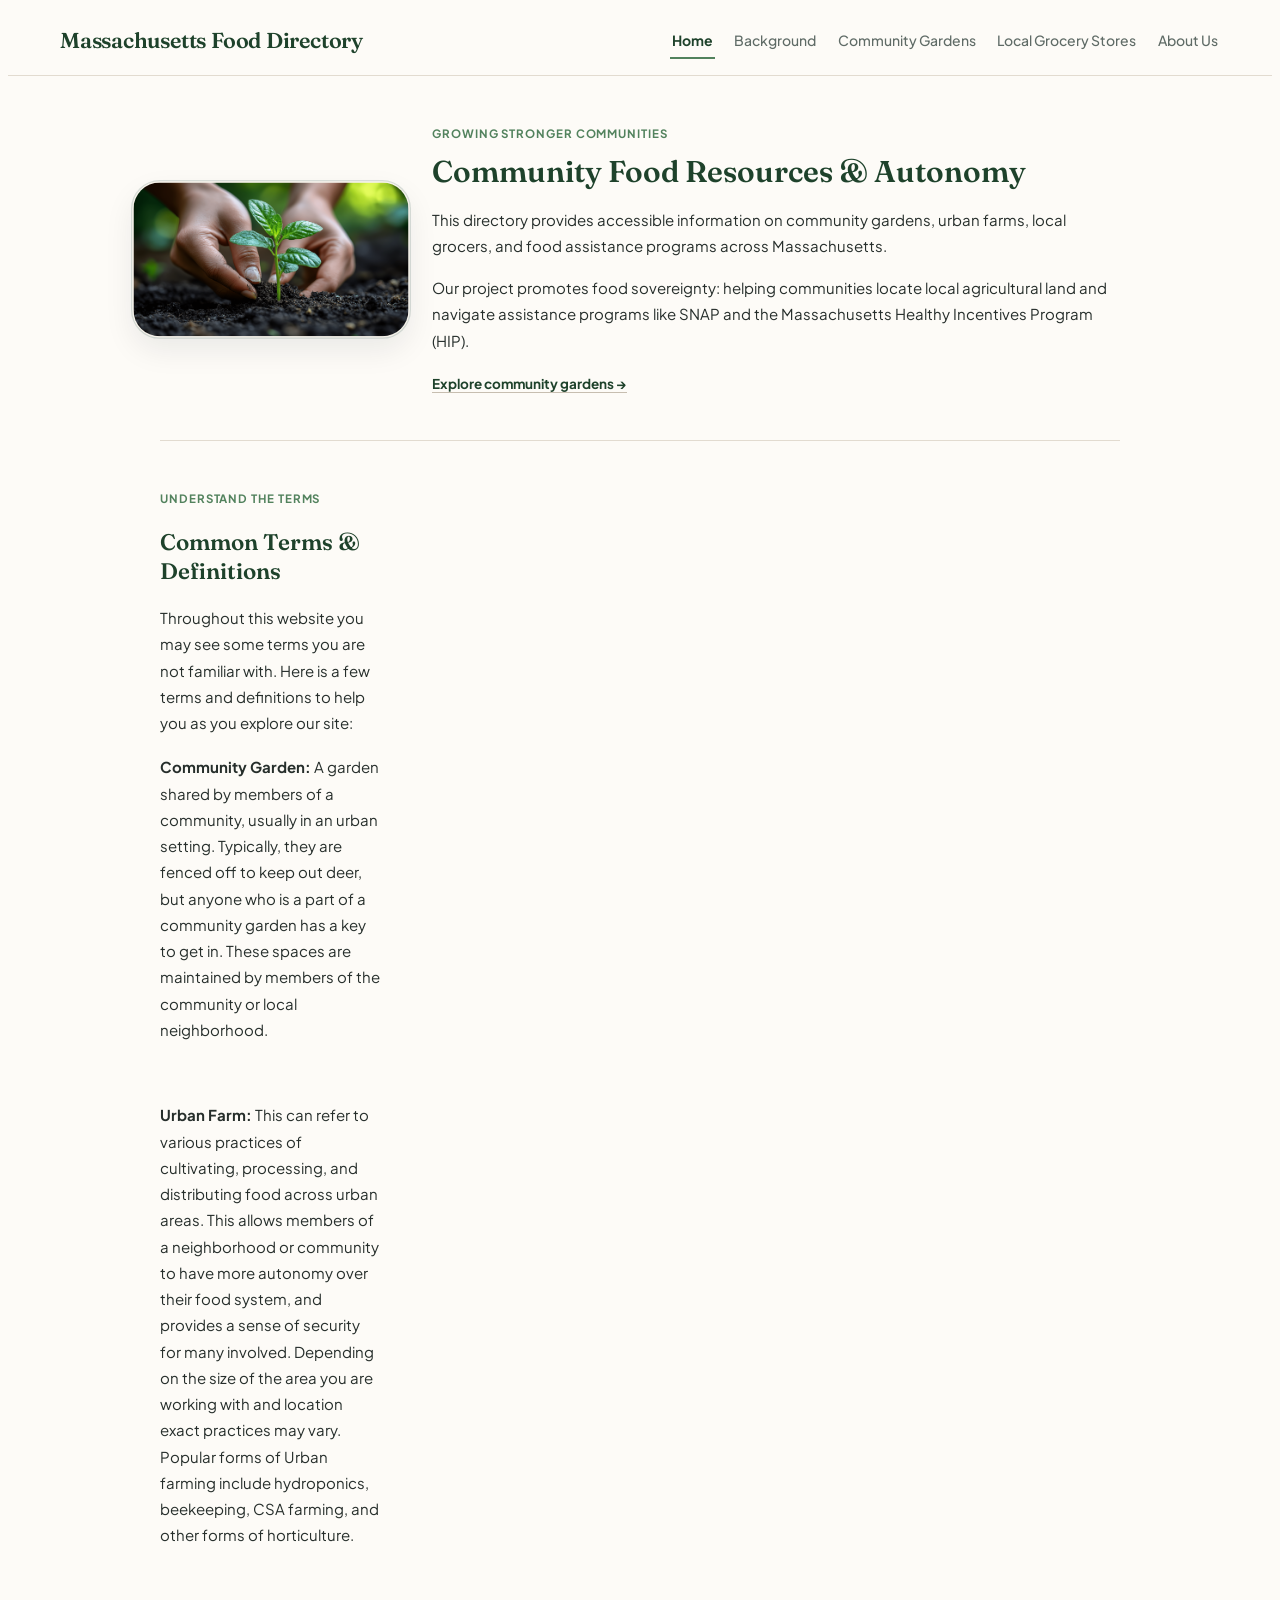
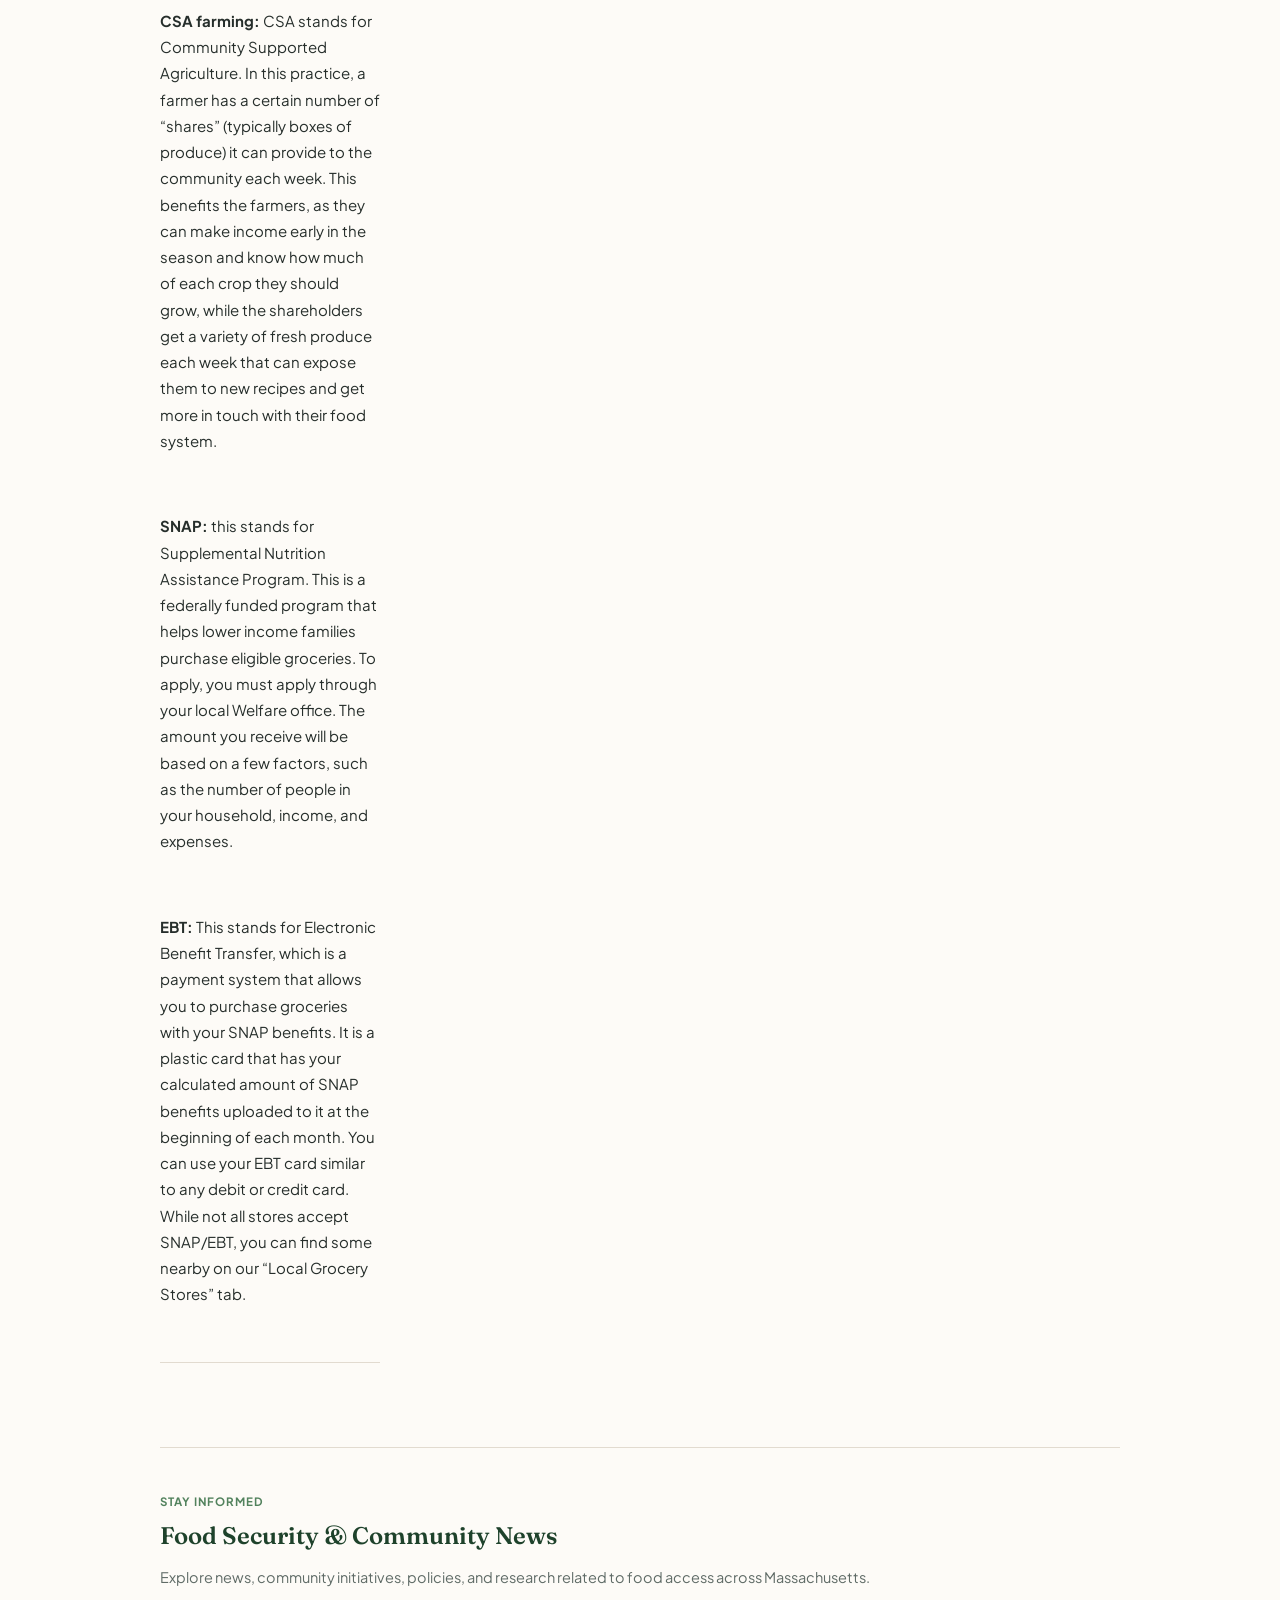
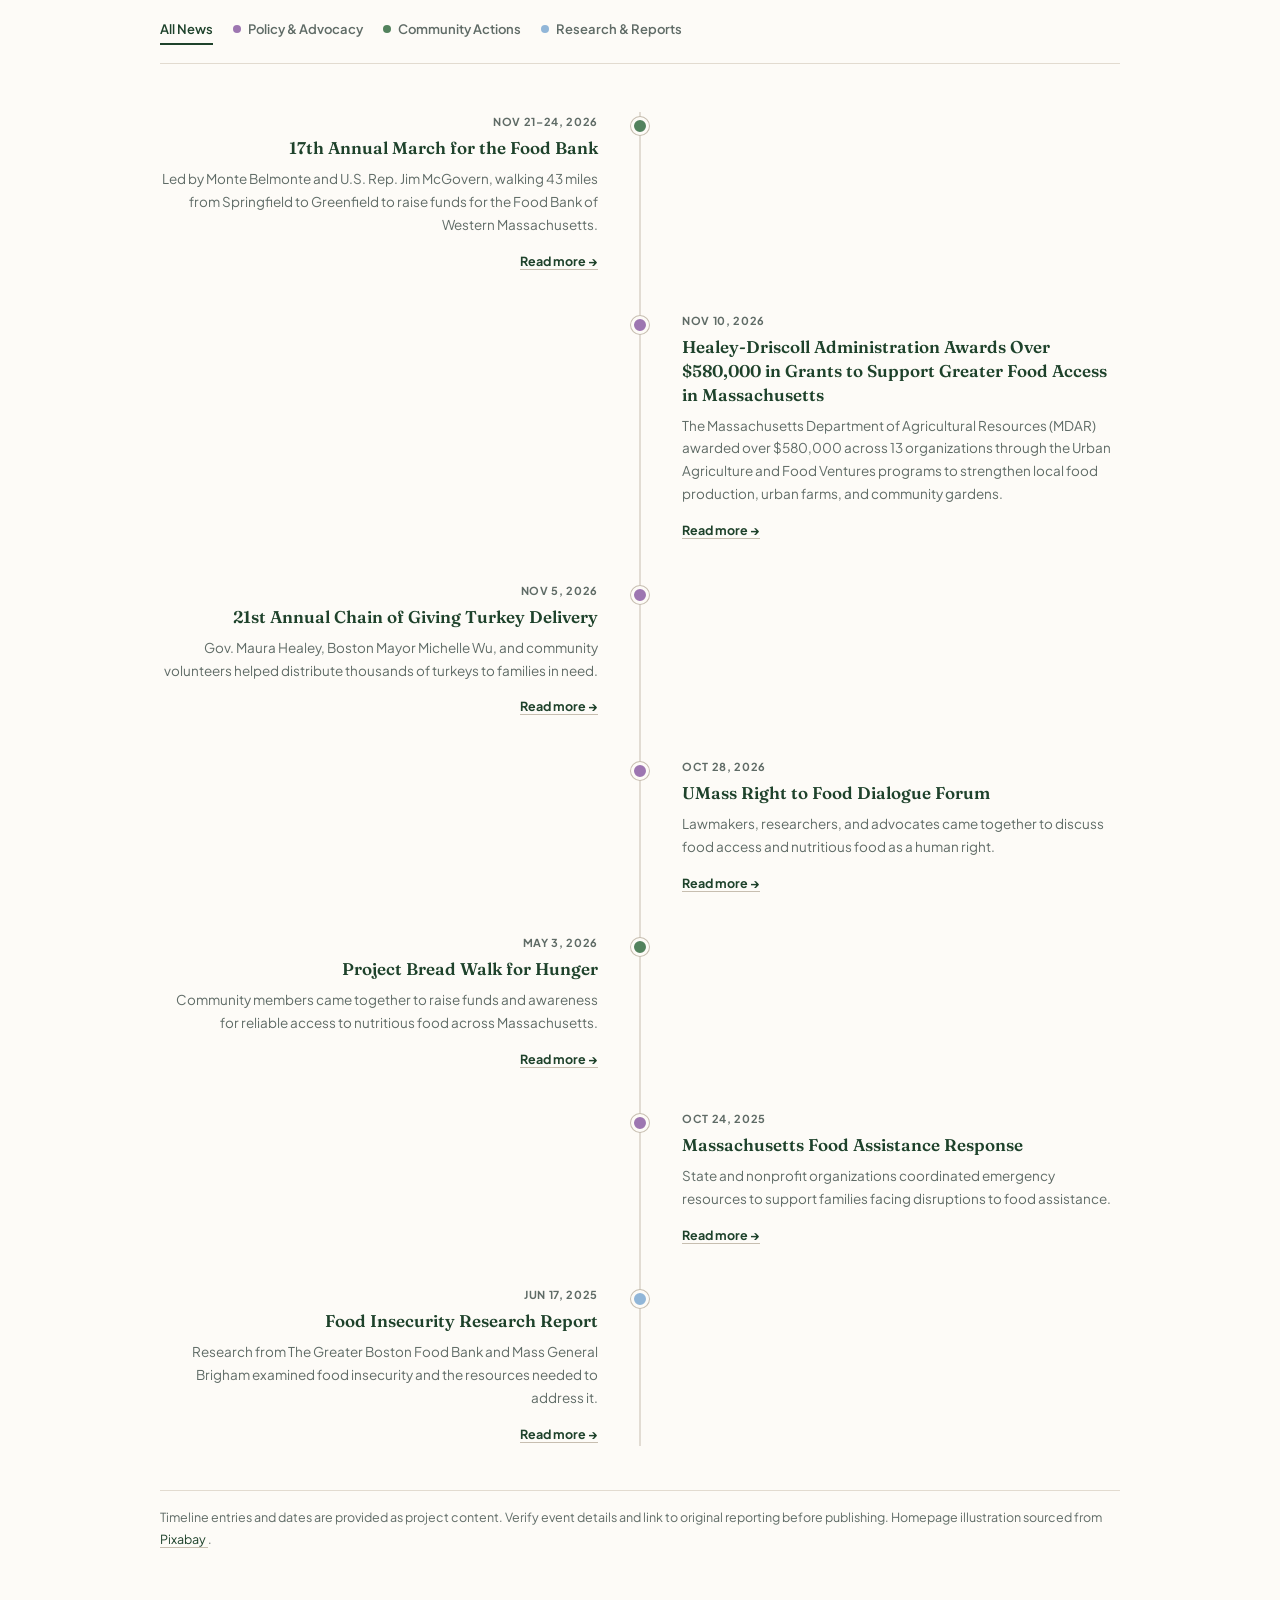
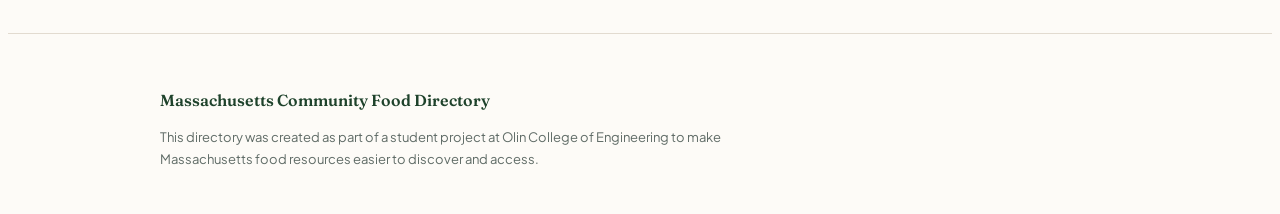
==== commit d2ee6c92: "'Index' formatting test 3" ====
--- a/index.html
+++ b/index.html
@@ -134,7 +134,7 @@
   <!--TERMS AND DEFINITIONS-->
   <section class = 'home-hero'>
 
-    <div class='project'>
+    <div class='project-blurb-section'>
       <span class="eyebrow">UNDERSTAND THE TERMS</span>
 
       <h1>Common Terms &amp; Definitions</h1>
@@ -154,6 +154,30 @@
         <b>Urban Farm:</b> This can refer to various practices of cultivating, processing, and distributing food across urban areas. This allows members of a neighborhood or 
         community to have more autonomy over their food system, and provides a sense of security for many involved. Depending on the size of the area you are working 
         with and location exact practices may vary. Popular forms of Urban farming include hydroponics, beekeeping, CSA farming, and other forms of horticulture.
+      </p>
+
+      <br>
+
+      <p>
+        <b>CSA farming:</b> CSA stands for Community Supported Agriculture. In this practice, a farmer has a certain number of “shares” (typically boxes of produce) it can
+         provide to the community each week. This benefits the farmers, as they can make income early in the season and know how much of each crop they should grow, 
+         while the shareholders get a variety of fresh produce each week that can expose them to new recipes and get more in touch with their food system. 
+      </p>
+
+      <br>
+
+      <p>
+        <b>SNAP:</b> this stands for Supplemental Nutrition Assistance Program. This is a federally funded program that helps lower income families purchase 
+        eligible groceries. To apply, you must apply through your local Welfare office. The amount you receive will be based on a few factors, such as the number of people
+         in your household, income, and expenses. 
+      </p>
+
+      <br>
+
+      <p>
+        <b>EBT:</b>  This stands for Electronic Benefit Transfer, which is a payment system that allows you to purchase groceries with your SNAP benefits. It is a plastic card
+         that has your calculated amount of SNAP benefits uploaded to it at the beginning of each month. You can use your EBT card similar to any debit or credit card.
+          While not all stores accept SNAP/EBT, you can find some nearby on our <q>Local Grocery Stores</q> tab. 
       </p>
 
     </div>
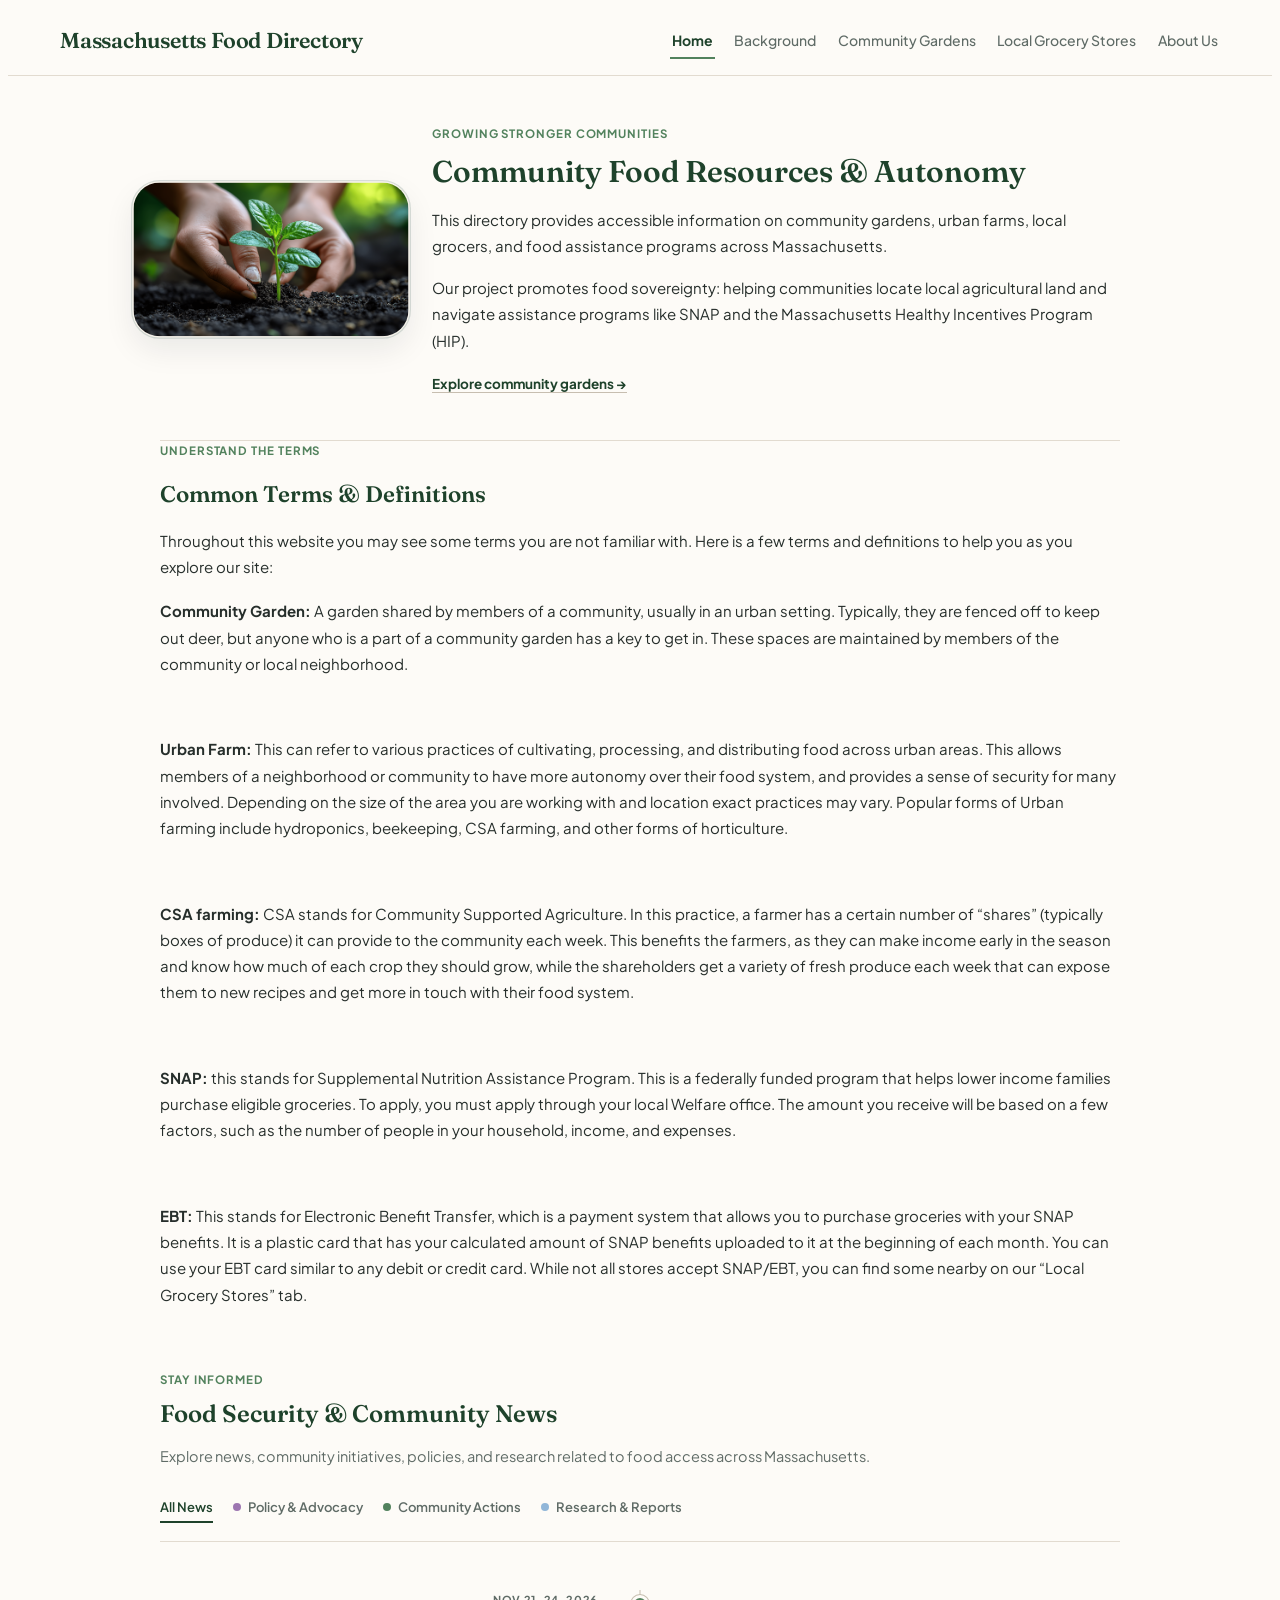
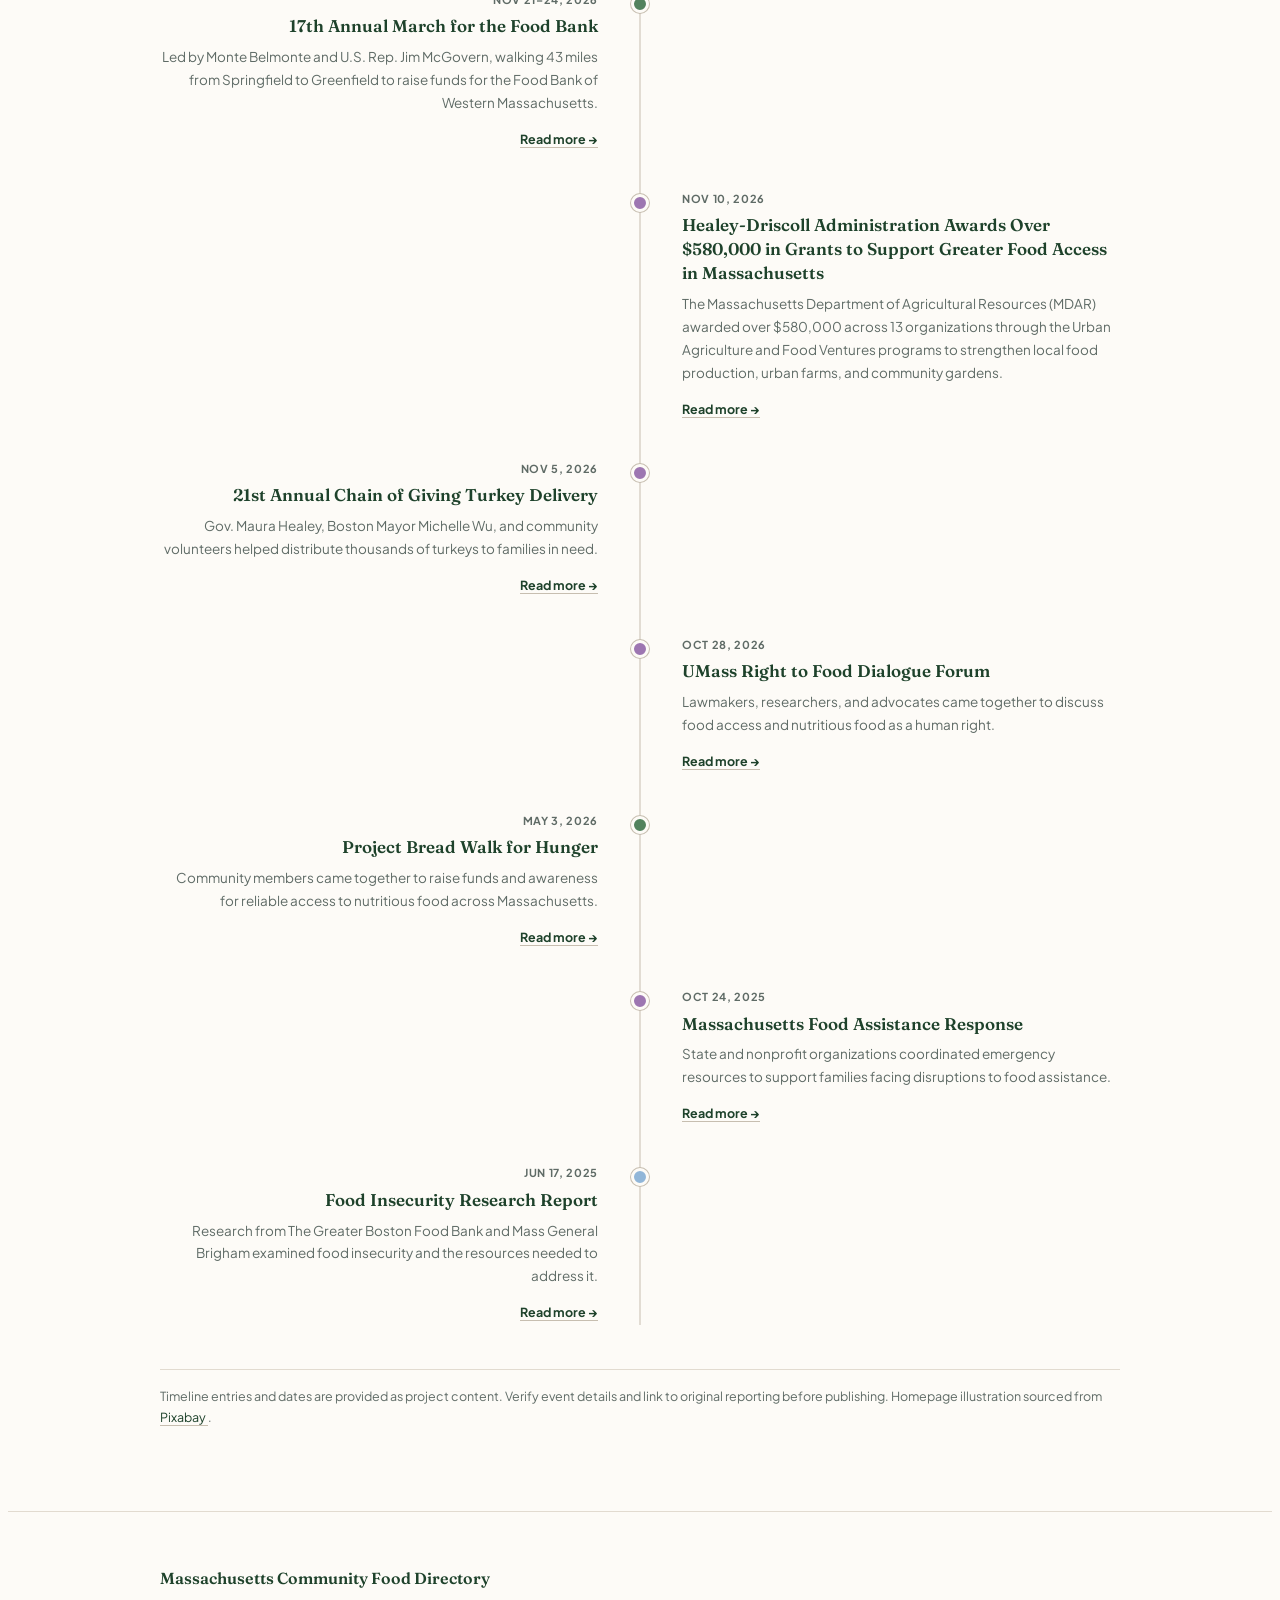
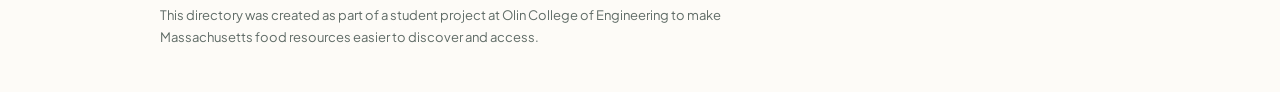
==== commit ae99ee3c: "'Index' Formatting test 4 Removed classes from terms section to attempt to fix the formatting." ====
--- a/index.html
+++ b/index.html
@@ -132,9 +132,9 @@
 
 
   <!--TERMS AND DEFINITIONS-->
-  <section class = 'home-hero'>
-
-    <div class='project-blurb-section'>
+  <section>
+
+    <div>
       <span class="eyebrow">UNDERSTAND THE TERMS</span>
 
       <h1>Common Terms &amp; Definitions</h1>
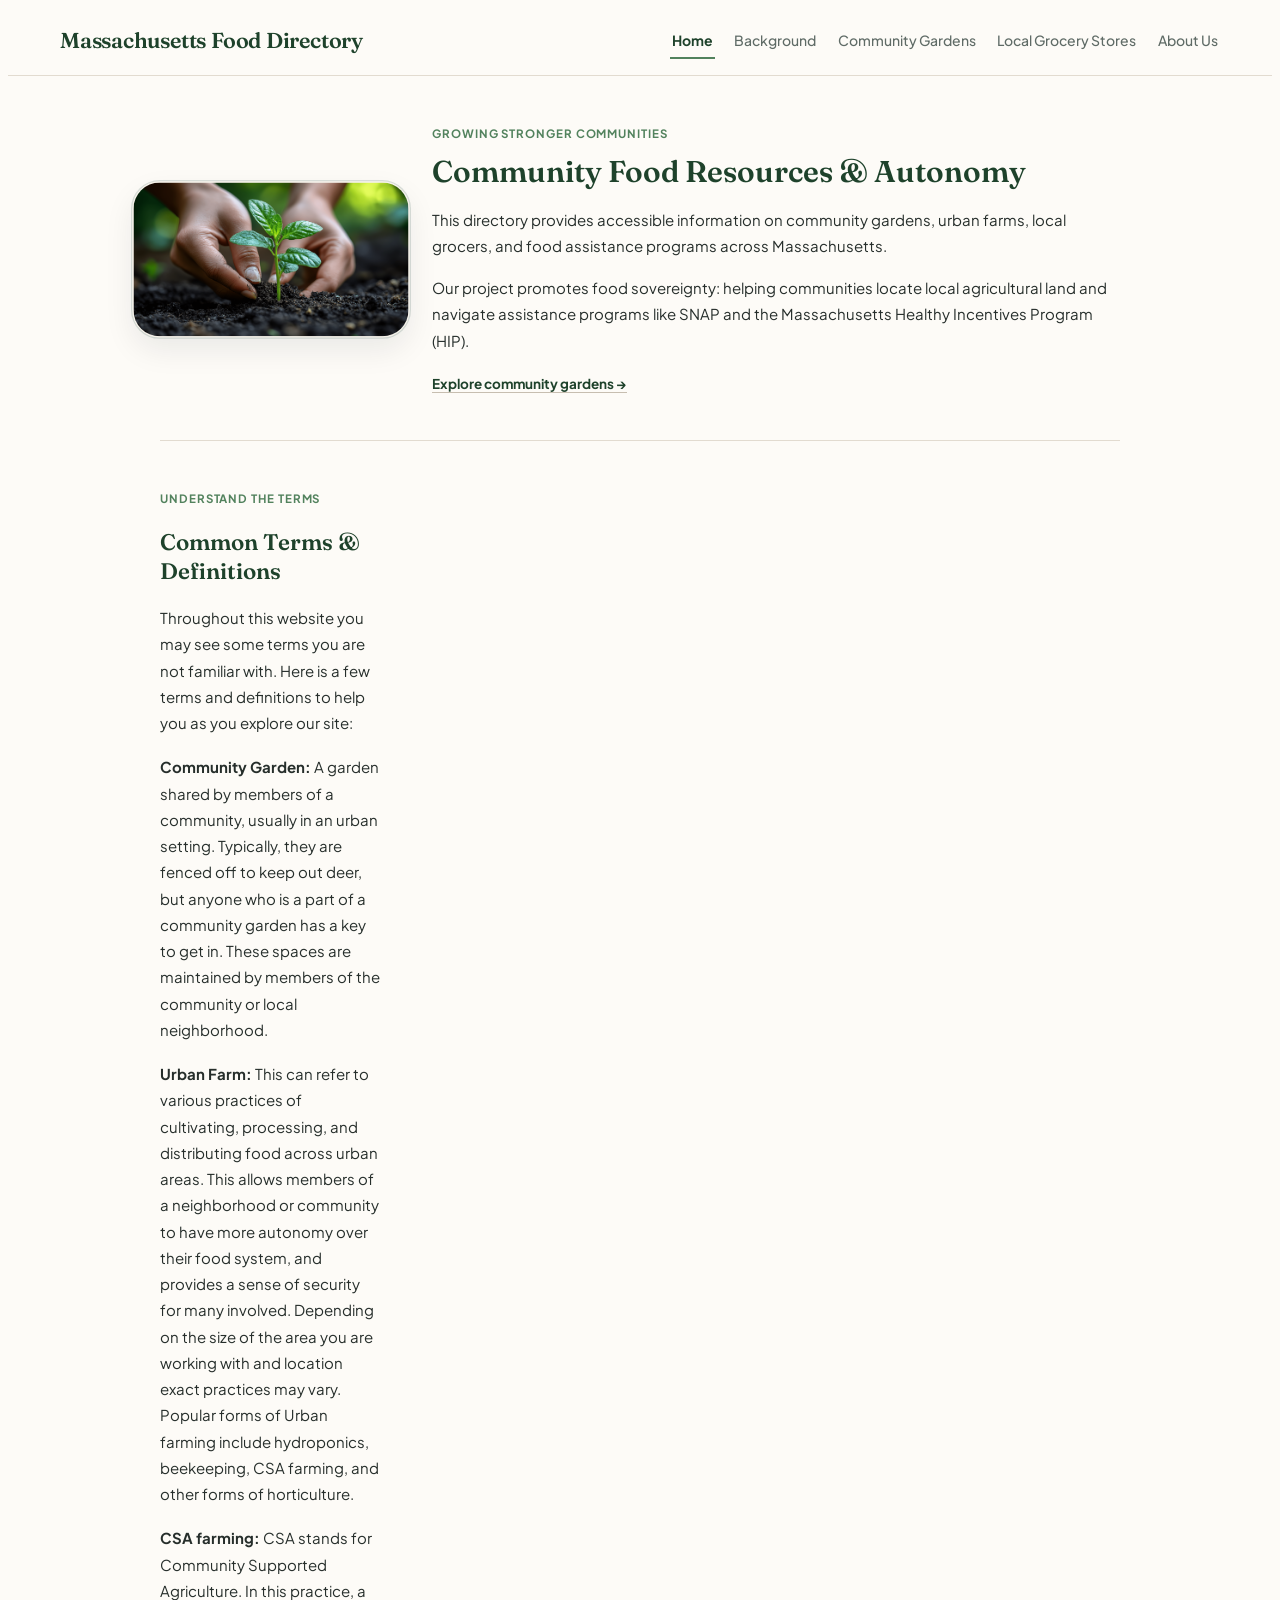
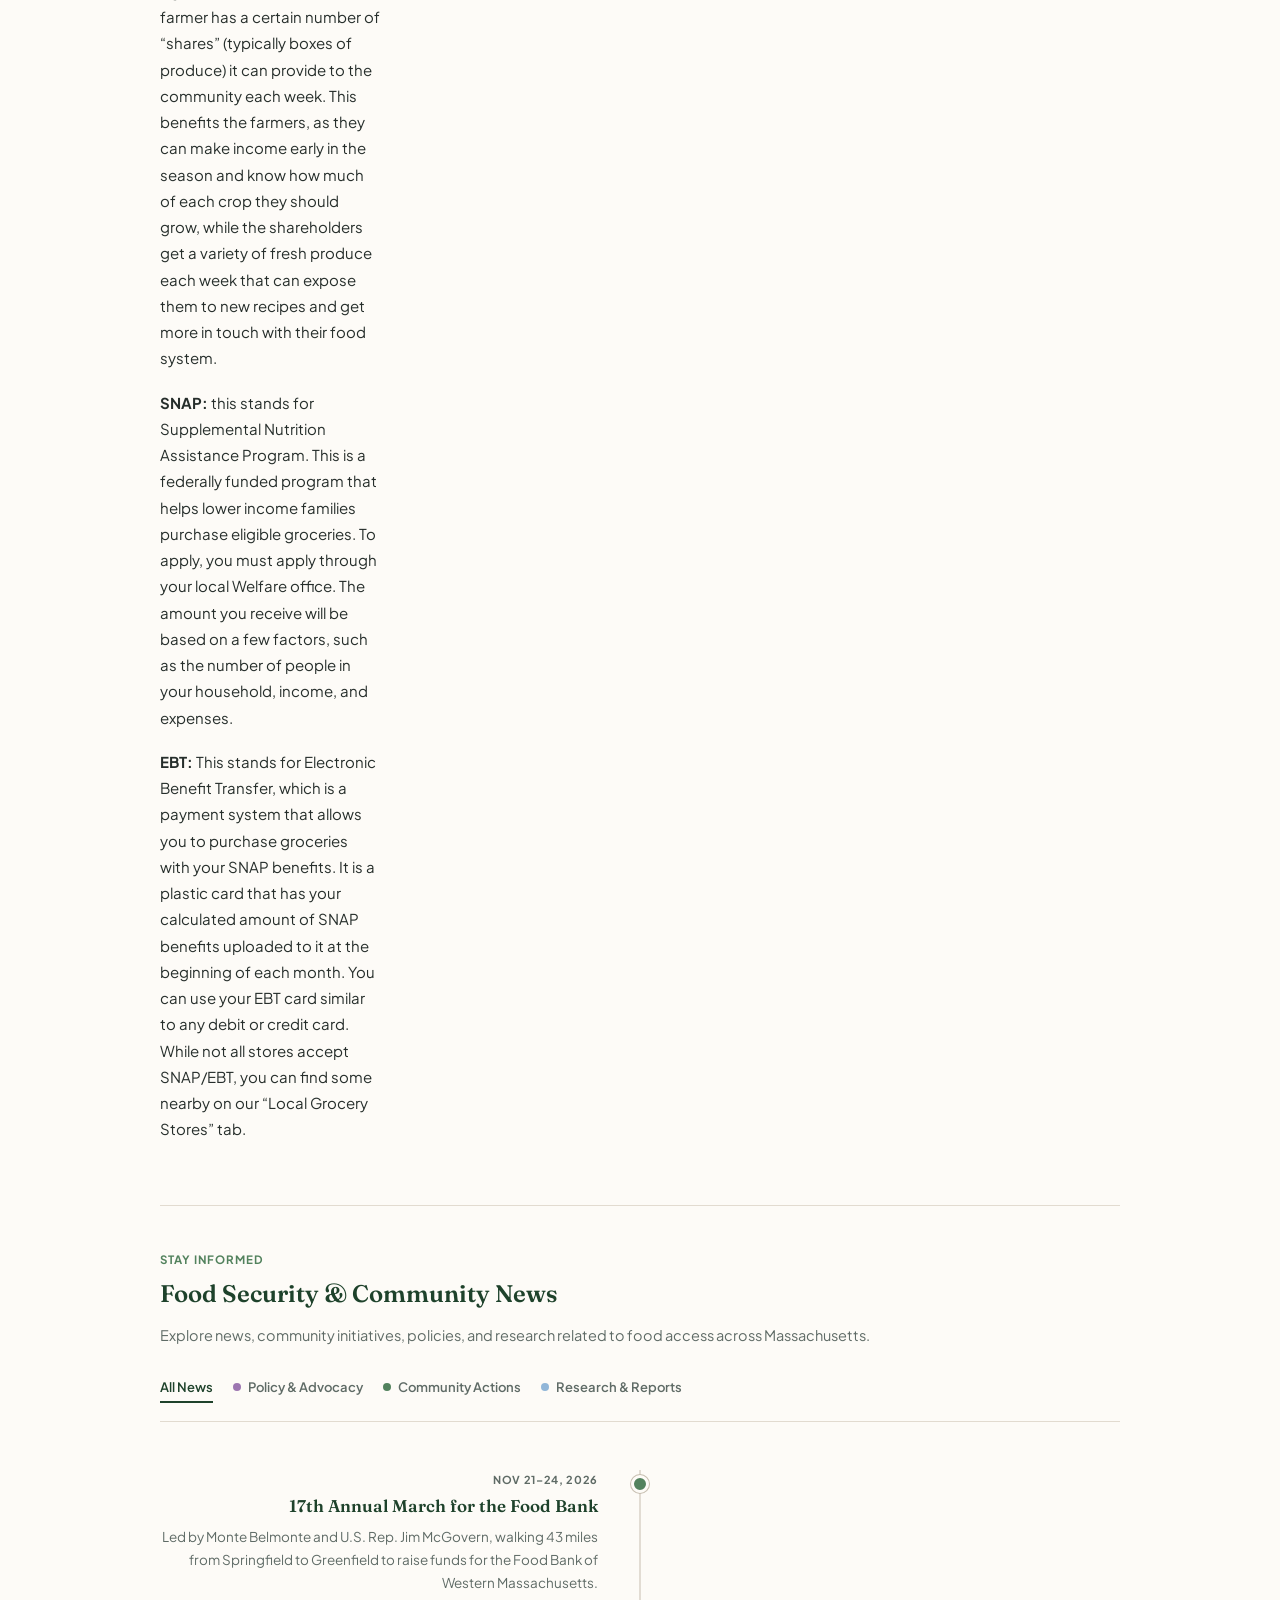
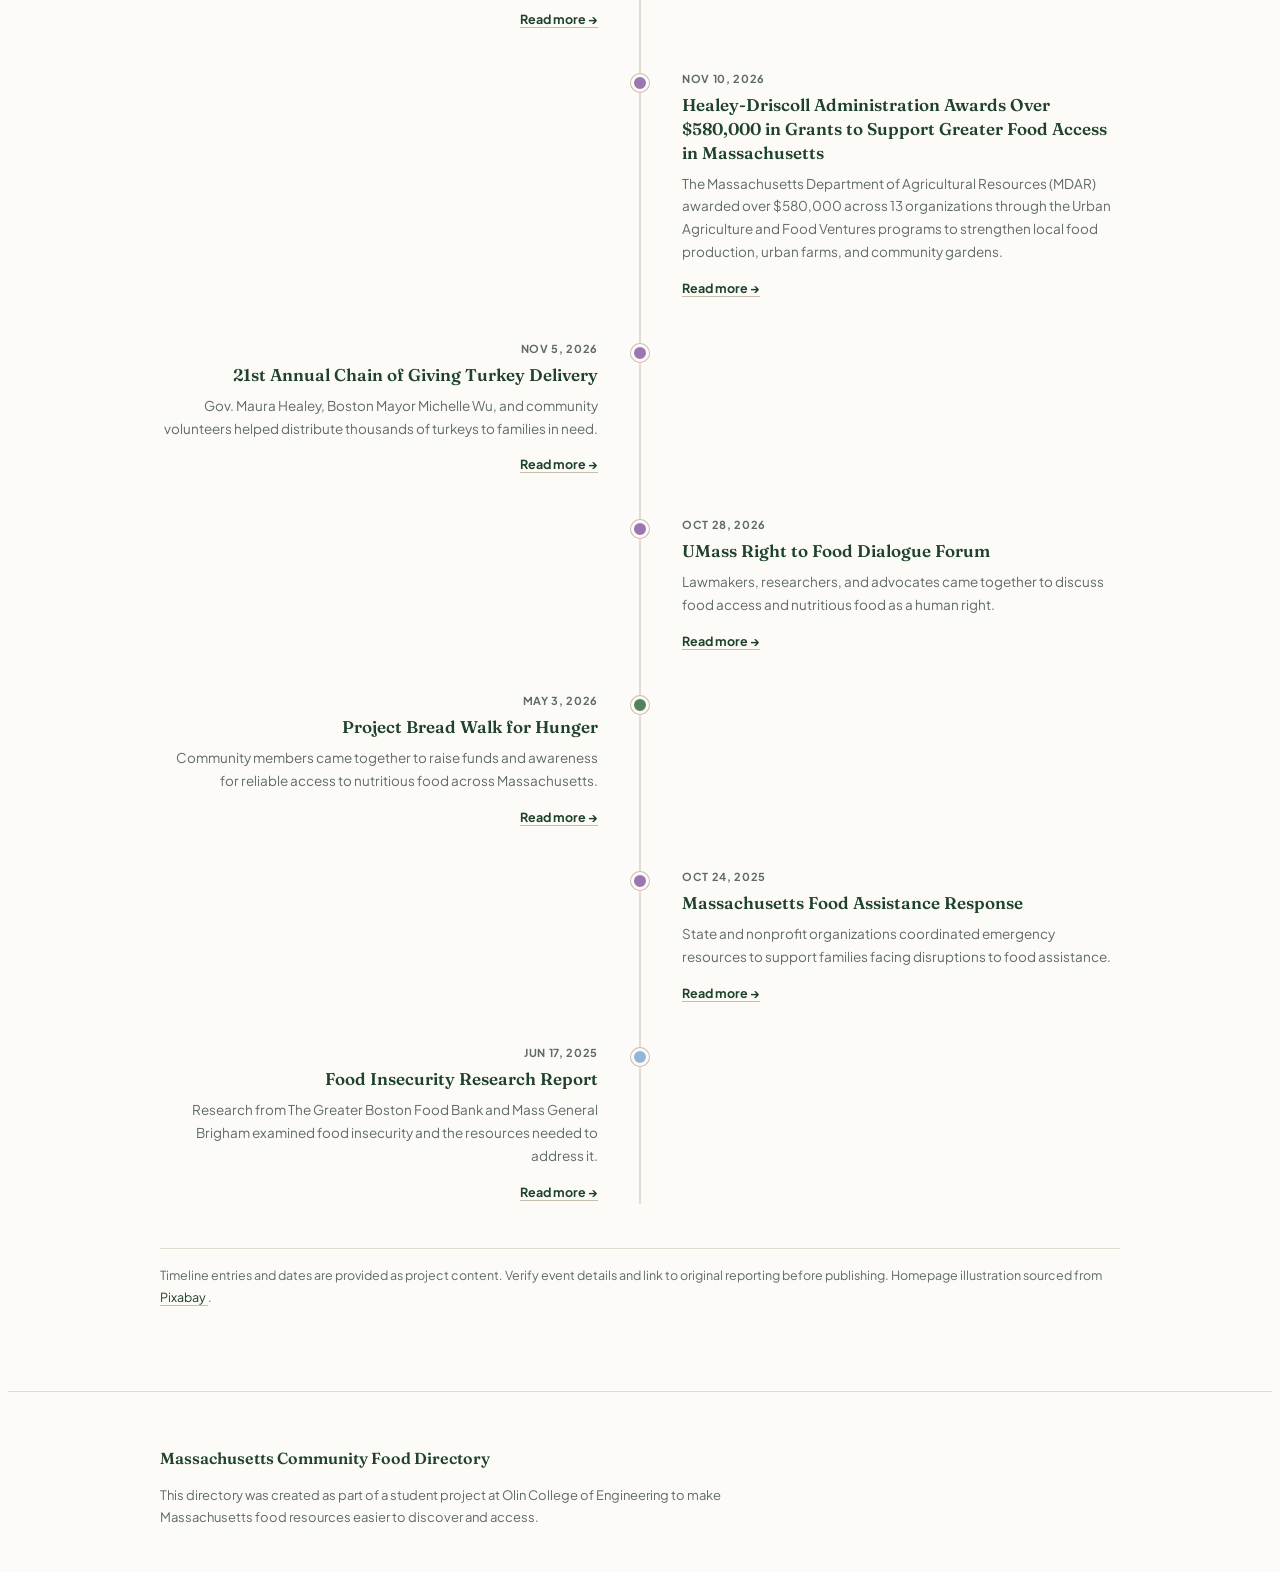
==== commit a77600b5: "Update 'Index' formatting" ====
--- a/index.html
+++ b/index.html
@@ -132,7 +132,7 @@
 
 
   <!--TERMS AND DEFINITIONS-->
-  <section>
+  <section class = 'home-hero'>
 
     <div>
       <span class="eyebrow">UNDERSTAND THE TERMS</span>
@@ -147,8 +147,6 @@
         <b>Community Garden:</b> A garden shared by members of a community, usually in an urban setting. Typically, they are fenced off to keep out deer, 
         but anyone who is a part of a community garden has a key to get in. These spaces are maintained by members of the community or local neighborhood. 
       </p>
-
-      <br>
 
       <p>
         <b>Urban Farm:</b> This can refer to various practices of cultivating, processing, and distributing food across urban areas. This allows members of a neighborhood or 
@@ -156,23 +154,17 @@
         with and location exact practices may vary. Popular forms of Urban farming include hydroponics, beekeeping, CSA farming, and other forms of horticulture.
       </p>
 
-      <br>
-
       <p>
         <b>CSA farming:</b> CSA stands for Community Supported Agriculture. In this practice, a farmer has a certain number of “shares” (typically boxes of produce) it can
          provide to the community each week. This benefits the farmers, as they can make income early in the season and know how much of each crop they should grow, 
          while the shareholders get a variety of fresh produce each week that can expose them to new recipes and get more in touch with their food system. 
       </p>
 
-      <br>
-
       <p>
         <b>SNAP:</b> this stands for Supplemental Nutrition Assistance Program. This is a federally funded program that helps lower income families purchase 
         eligible groceries. To apply, you must apply through your local Welfare office. The amount you receive will be based on a few factors, such as the number of people
          in your household, income, and expenses. 
       </p>
-
-      <br>
 
       <p>
         <b>EBT:</b>  This stands for Electronic Benefit Transfer, which is a payment system that allows you to purchase groceries with your SNAP benefits. It is a plastic card
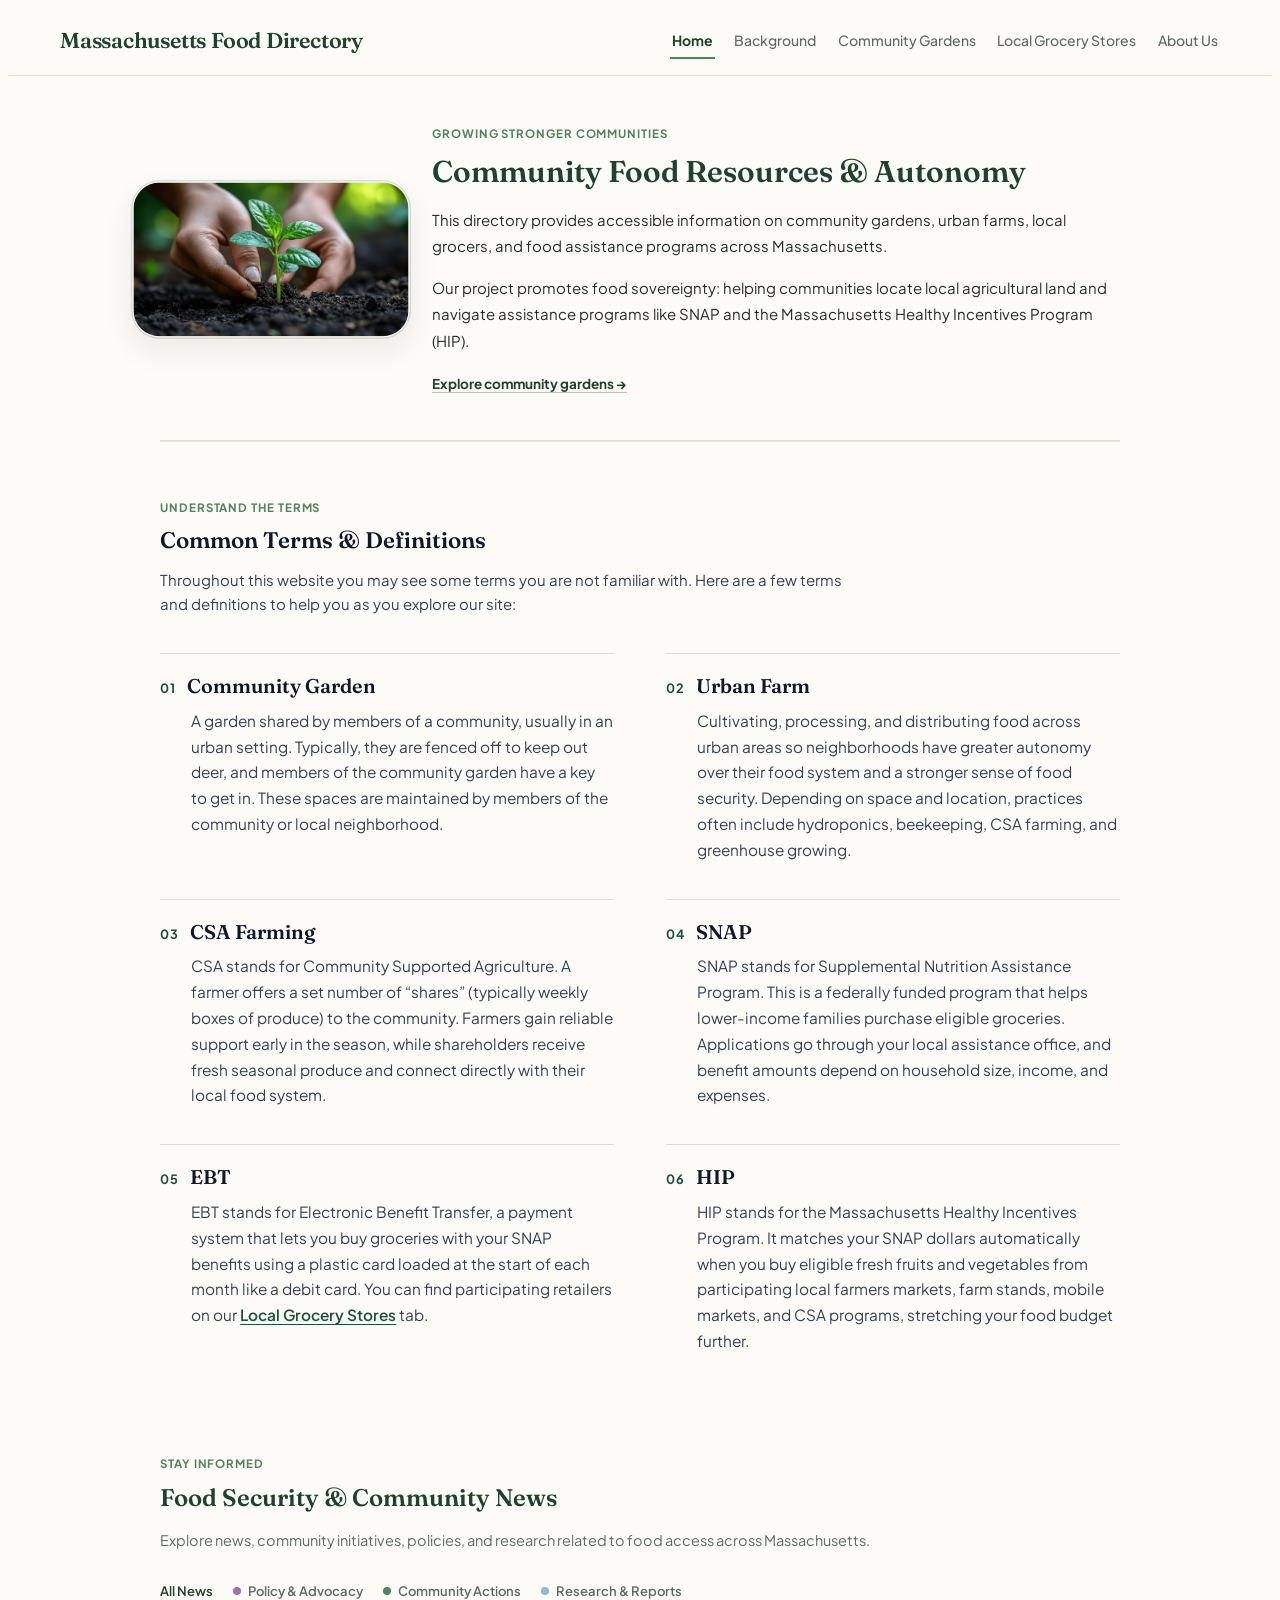
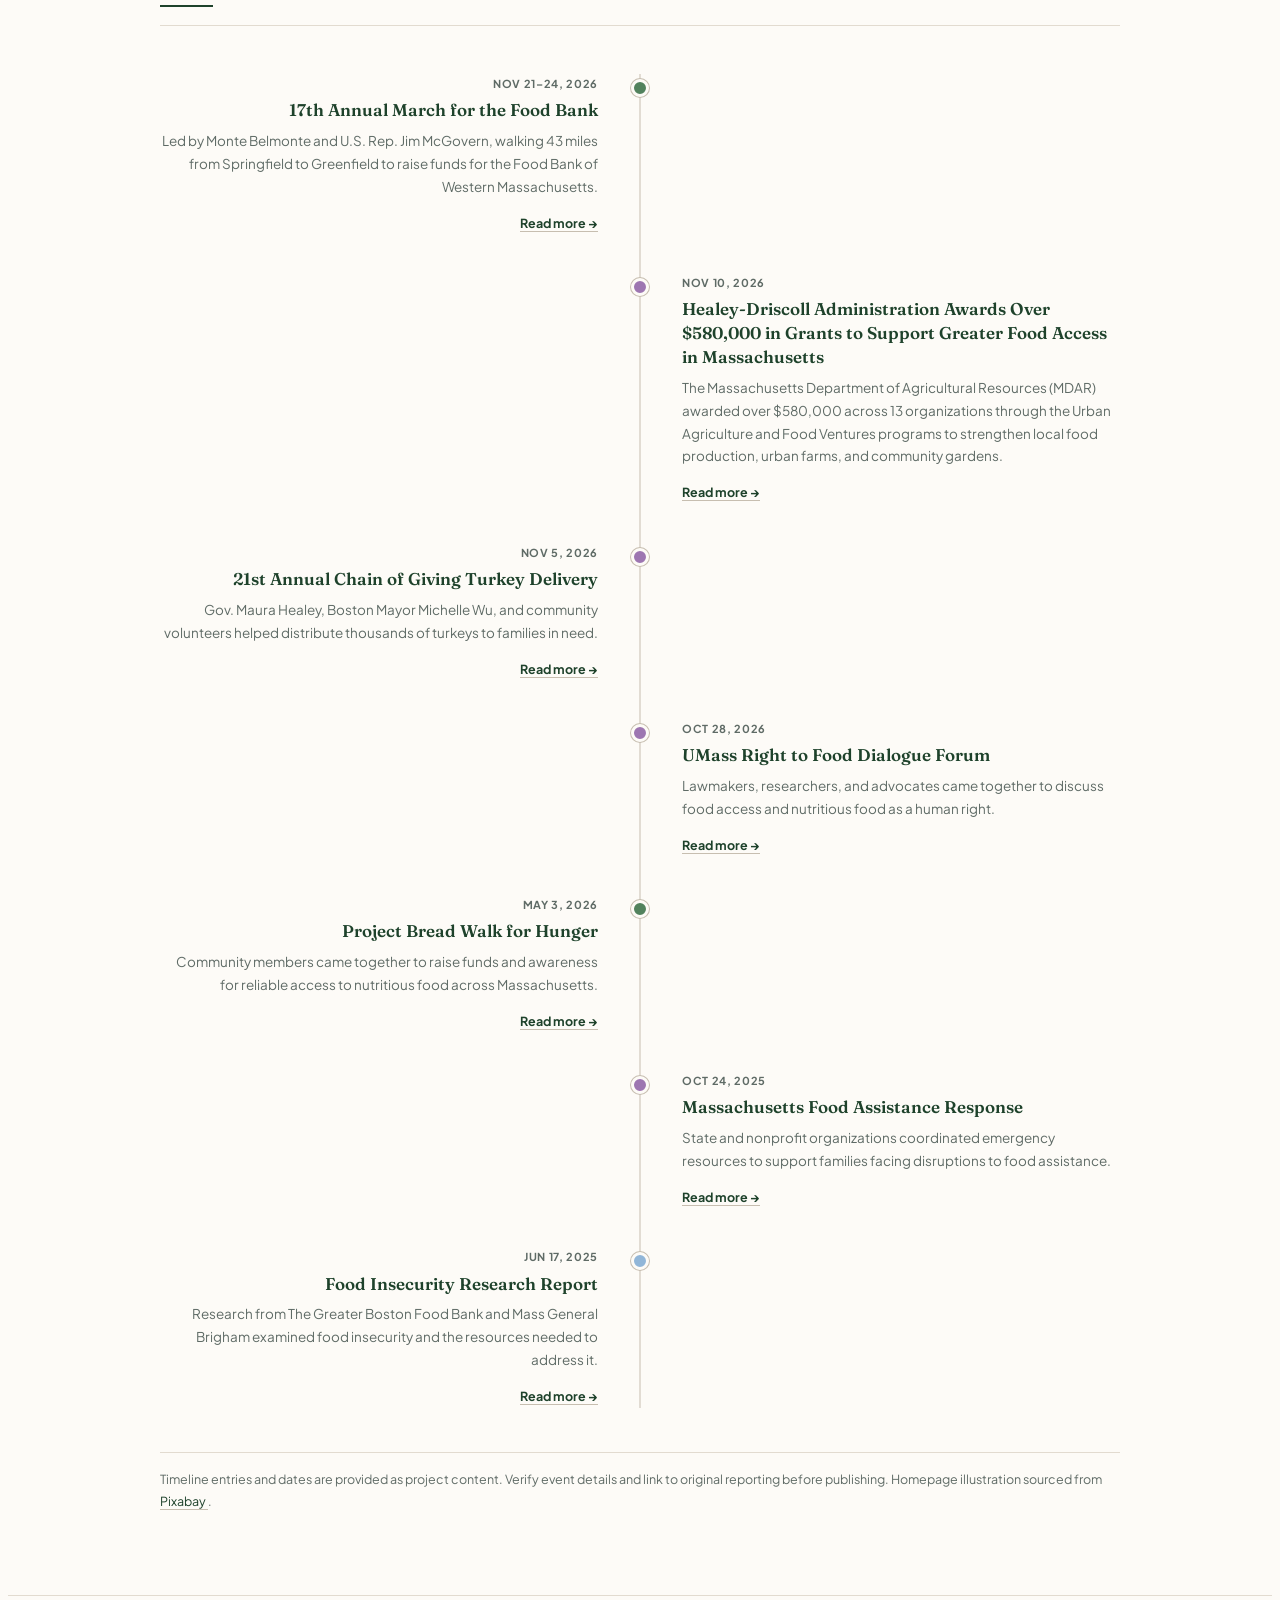
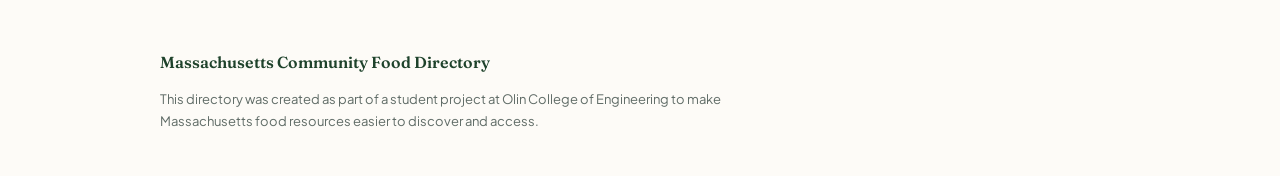
==== commit 9b4f925c: "fixed index formatting for common terms & definitions" ====
--- a/index.html
+++ b/index.html
@@ -30,7 +30,6 @@
     }
 
     /* Keep natural rectangular proportions, round corners, and outline in cream */
-
     .home-hero .home-visual img {
       width: 100% !important;
       height: auto !important;
@@ -55,11 +54,103 @@
       text-decoration: underline;
     }
 
+    /* Box-free horizontal editorial layout for Common Terms & Definitions */
+    .terms-section {
+      width: 100%;
+      padding: 3.5rem 0;
+      border-top: 1px solid rgba(15, 23, 42, 0.1);
+    }
+
+    .terms-header {
+      max-width: 44rem;
+      margin-bottom: 2.25rem;
+    }
+
+    .terms-header h2 {
+      font-family: "Fraunces", Georgia, serif;
+      color: #0f172a;
+      margin: 0.35rem 0 0.75rem;
+    }
+
+    .terms-header p {
+      color: #334155;
+      line-height: 1.65;
+      margin: 0;
+    }
+
+    .terms-grid {
+      display: grid;
+      grid-template-columns: repeat(2, minmax(0, 1fr));
+      column-gap: 3.25rem;
+      row-gap: 2.25rem;
+      width: 100%;
+    }
+
+    .term-entry {
+      padding-top: 1.25rem;
+      border-top: 1px solid rgba(15, 23, 42, 0.14);
+    }
+
+    .term-title-row {
+      display: flex;
+      align-items: baseline;
+      gap: 0.75rem;
+      margin-bottom: 0.5rem;
+    }
+
+    .term-num {
+      font-family: "Plus Jakarta Sans", sans-serif;
+      font-size: 0.8rem;
+      font-weight: 700;
+      letter-spacing: 0.05em;
+      color: #1f4e3d;
+      flex-shrink: 0;
+    }
+
+    .term-entry h3 {
+      font-family: "Fraunces", Georgia, serif;
+      font-size: 1.24rem;
+      font-weight: 600;
+      color: #0f172a;
+      margin: 0;
+      line-height: 1.3;
+    }
+
+    .term-entry p {
+      font-family: "Plus Jakarta Sans", sans-serif;
+      font-size: 0.96rem;
+      line-height: 1.68;
+      color: #334155;
+      margin: 0;
+      padding-left: 1.95rem;
+    }
+
+    .term-entry a {
+      color: #1f4e3d;
+      font-weight: 600;
+      text-decoration: underline;
+    }
+
     @media (max-width: 860px) {
       .home-hero {
         gap: 2rem !important;
       }
     }
+
+    @media (max-width: 768px) {
+      .terms-section {
+        padding: 2.5rem 0;
+      }
+
+      .terms-grid {
+        grid-template-columns: 1fr;
+        row-gap: 1.75rem;
+      }
+
+      .term-entry p {
+        padding-left: 0;
+      }
+    }
   </style>
 </head>
 
@@ -74,11 +165,11 @@
     </a>
 
     <nav class="main-nav" aria-label="Main navigation">
-      <a href="index.html"class="active" aria-current="page">Home</a>
+      <a href="index.html" class="active" aria-current="page">Home</a>
       <a href="background.html">Background</a>
       <a href="gardens.html">Community Gardens</a>
       <a href="groceries.html">Local Grocery Stores</a>
-      <a href="about.html" >About Us</a>
+      <a href="about.html">About Us</a>
     </nav>
 
   </div>
@@ -131,48 +222,106 @@
   </section>
 
 
-  <!--TERMS AND DEFINITIONS-->
-  <section class = 'home-hero'>
-
-    <div>
+  <!-- TERMS AND DEFINITIONS -->
+
+  <section class="terms-section" aria-labelledby="terms-heading">
+
+    <div class="terms-header">
+
       <span class="eyebrow">UNDERSTAND THE TERMS</span>
 
-      <h1>Common Terms &amp; Definitions</h1>
+      <h2 id="terms-heading">Common Terms &amp; Definitions</h2>
 
       <p>
-        Throughout this website you may see some terms you are not familiar with. Here is a few terms and definitions to help you as you explore our site:
+        Throughout this website you may see some terms you are not familiar with.
+        Here are a few terms and definitions to help you as you explore our site:
       </p>
 
-      <p>
-        <b>Community Garden:</b> A garden shared by members of a community, usually in an urban setting. Typically, they are fenced off to keep out deer, 
-        but anyone who is a part of a community garden has a key to get in. These spaces are maintained by members of the community or local neighborhood. 
-      </p>
-
-      <p>
-        <b>Urban Farm:</b> This can refer to various practices of cultivating, processing, and distributing food across urban areas. This allows members of a neighborhood or 
-        community to have more autonomy over their food system, and provides a sense of security for many involved. Depending on the size of the area you are working 
-        with and location exact practices may vary. Popular forms of Urban farming include hydroponics, beekeeping, CSA farming, and other forms of horticulture.
-      </p>
-
-      <p>
-        <b>CSA farming:</b> CSA stands for Community Supported Agriculture. In this practice, a farmer has a certain number of “shares” (typically boxes of produce) it can
-         provide to the community each week. This benefits the farmers, as they can make income early in the season and know how much of each crop they should grow, 
-         while the shareholders get a variety of fresh produce each week that can expose them to new recipes and get more in touch with their food system. 
-      </p>
-
-      <p>
-        <b>SNAP:</b> this stands for Supplemental Nutrition Assistance Program. This is a federally funded program that helps lower income families purchase 
-        eligible groceries. To apply, you must apply through your local Welfare office. The amount you receive will be based on a few factors, such as the number of people
-         in your household, income, and expenses. 
-      </p>
-
-      <p>
-        <b>EBT:</b>  This stands for Electronic Benefit Transfer, which is a payment system that allows you to purchase groceries with your SNAP benefits. It is a plastic card
-         that has your calculated amount of SNAP benefits uploaded to it at the beginning of each month. You can use your EBT card similar to any debit or credit card.
-          While not all stores accept SNAP/EBT, you can find some nearby on our <q>Local Grocery Stores</q> tab. 
-      </p>
-
     </div>
+
+    <div class="terms-grid">
+
+      <article class="term-entry">
+        <div class="term-title-row">
+          <span class="term-num">01</span>
+          <h3>Community Garden</h3>
+        </div>
+        <p>
+          A garden shared by members of a community, usually in an urban setting.
+          Typically, they are fenced off to keep out deer, and members of the
+          community garden have a key to get in. These spaces are maintained by
+          members of the community or local neighborhood.
+        </p>
+      </article>
+
+      <article class="term-entry">
+        <div class="term-title-row">
+          <span class="term-num">02</span>
+          <h3>Urban Farm</h3>
+        </div>
+        <p>
+          Cultivating, processing, and distributing food across urban areas so
+          neighborhoods have greater autonomy over their food system and a stronger
+          sense of food security. Depending on space and location, practices often
+          include hydroponics, beekeeping, CSA farming, and greenhouse growing.
+        </p>
+      </article>
+
+      <article class="term-entry">
+        <div class="term-title-row">
+          <span class="term-num">03</span>
+          <h3>CSA Farming</h3>
+        </div>
+        <p>
+          CSA stands for Community Supported Agriculture. A farmer offers a set
+          number of &ldquo;shares&rdquo; (typically weekly boxes of produce) to the
+          community. Farmers gain reliable support early in the season, while
+          shareholders receive fresh seasonal produce and connect directly with
+          their local food system.
+        </p>
+      </article>
+
+      <article class="term-entry">
+        <div class="term-title-row">
+          <span class="term-num">04</span>
+          <h3>SNAP</h3>
+        </div>
+        <p>
+          SNAP stands for Supplemental Nutrition Assistance Program. This is a
+          federally funded program that helps lower-income families purchase
+          eligible groceries. Applications go through your local assistance office,
+          and benefit amounts depend on household size, income, and expenses.
+        </p>
+      </article>
+
+      <article class="term-entry">
+        <div class="term-title-row">
+          <span class="term-num">05</span>
+          <h3>EBT</h3>
+        </div>
+        <p>
+          EBT stands for Electronic Benefit Transfer, a payment system that lets
+          you buy groceries with your SNAP benefits using a plastic card loaded
+          at the start of each month like a debit card. You can find participating
+          retailers on our <a href="groceries.html">Local Grocery Stores</a> tab.
+        </p>
+      </article>
+
+      <article class="term-entry">
+        <div class="term-title-row">
+          <span class="term-num">06</span>
+          <h3>HIP</h3>
+        </div>
+        <p>
+          HIP stands for the Massachusetts Healthy Incentives Program. It matches
+          your SNAP dollars automatically when you buy eligible fresh fruits and
+          vegetables from participating local farmers markets, farm stands, mobile
+          markets, and CSA programs, stretching your food budget further.
+        </p>
+      </article>
+
+    </div>
+
   </section>
 
 
